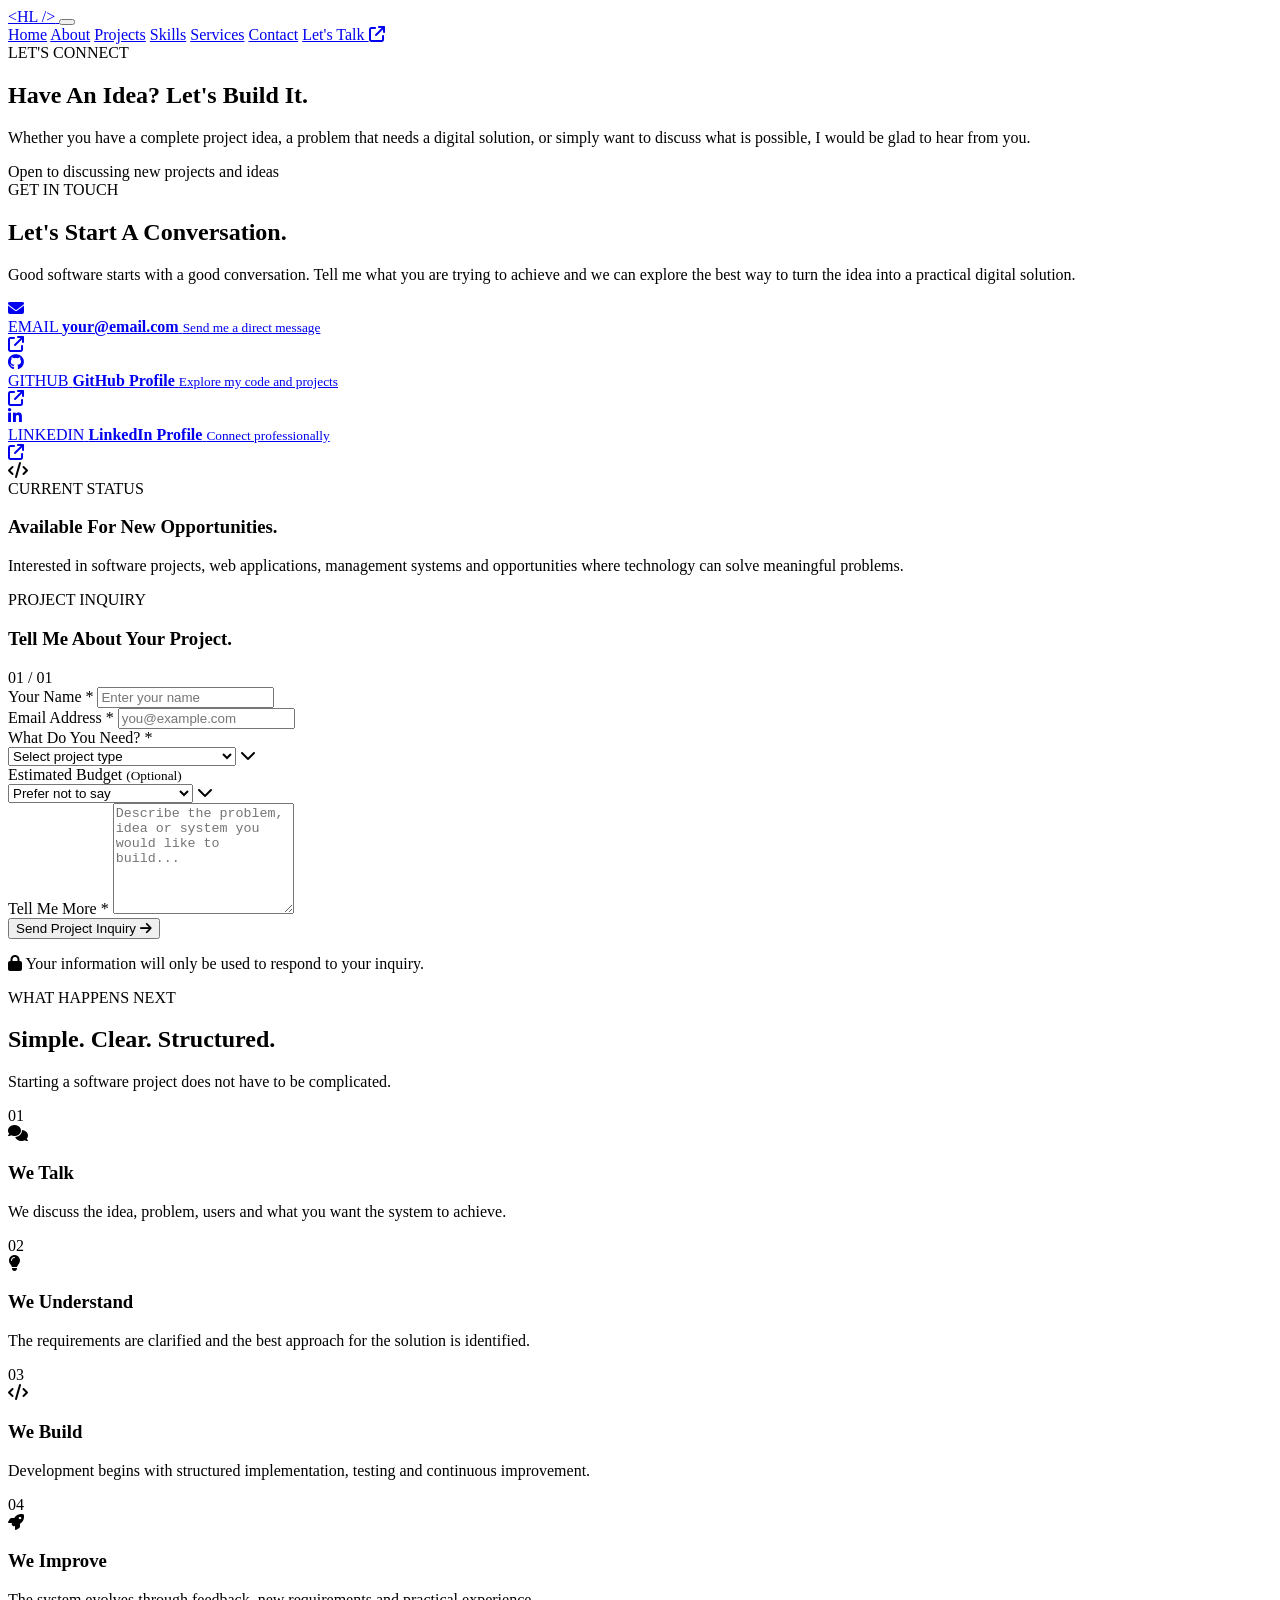
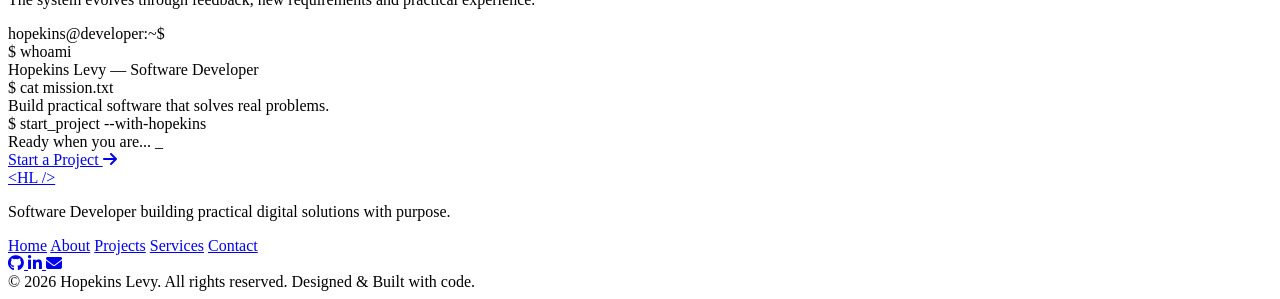
==== contact.html @ 7e8008f3 "Add files via upload" ====
<!DOCTYPE html>
<html lang="en">
<head>
    <meta charset="UTF-8">
    <meta name="viewport" content="width=device-width, initial-scale=1.0">

    <meta
        name="description"
        content="Contact Hopekins Levy, Software Developer, for web applications, management systems, database solutions and custom software development."
    >

    <meta name="author" content="Hopekins Levy">

    <title>Contact | Hopekins Levy</title>

    <!-- Google Fonts -->
    <link rel="preconnect" href="https://fonts.googleapis.com">
    <link rel="preconnect" href="https://fonts.gstatic.com" crossorigin>

    <link
        href="https://fonts.googleapis.com/css2?family=Inter:wght@400;500;600;700;800&family=JetBrains+Mono:wght@400;500;600&display=swap"
        rel="stylesheet"
    >

    <!-- Font Awesome -->
    <link
        rel="stylesheet"
        href="https://cdnjs.cloudflare.com/ajax/libs/font-awesome/6.5.2/css/all.min.css"
    >

    <!-- Main Styles -->
    <link rel="stylesheet" href="css/style.css">
</head>

<body>

    <!-- =====================================================
         HEADER
    ====================================================== -->

    <header class="site-header">
        <div class="container nav-container">

            <a href="index.html" class="logo">
                <span class="logo-mark">&lt;HL /&gt;</span>
            </a>

            <button
                class="menu-toggle"
                id="menuToggle"
                aria-label="Open navigation menu"
                aria-expanded="false"
            >
                <span></span>
                <span></span>
                <span></span>
            </button>

            <nav class="main-nav" id="mainNav">

                <a href="index.html">Home</a>

                <a href="about.html">About</a>

                <a href="projects.html">Projects</a>

                <a href="skills.html">Skills</a>

                <a href="services.html">Services</a>

                <a href="contact.html" class="active">Contact</a>

                <a href="#contact-form" class="nav-cta">
                    Let's Talk
                    <i class="fa-solid fa-arrow-up-right-from-square"></i>
                </a>

            </nav>

        </div>
    </header>


    <main>

        <!-- =====================================================
             CONTACT HERO
        ====================================================== -->

        <section class="contact-hero">

            <div class="contact-grid-bg"></div>

            <div class="container">

                <div class="contact-hero-content">

                    <div class="section-eyebrow">
                        <span class="eyebrow-line"></span>
                        <span>LET'S CONNECT</span>
                    </div>

                    <h1>
                        Have An
                        <span>Idea?</span>
                        Let's Build It.
                    </h1>

                    <p>
                        Whether you have a complete project idea, a problem
                        that needs a digital solution, or simply want to
                        discuss what is possible, I would be glad to hear
                        from you.
                    </p>

                    <div class="contact-status">

                        <span class="status-dot"></span>

                        <span>
                            Open to discussing new projects and ideas
                        </span>

                    </div>

                </div>

            </div>

        </section>


        <!-- =====================================================
             CONTACT MAIN
        ====================================================== -->

        <section class="contact-main">

            <div class="container">

                <div class="contact-layout">

                    <!-- LEFT SIDE -->
                    <div class="contact-information">

                        <div class="section-eyebrow">
                            <span class="eyebrow-line"></span>
                            <span>GET IN TOUCH</span>
                        </div>

                        <h2>
                            Let's Start
                            <span>A Conversation.</span>
                        </h2>

                        <p class="contact-intro">
                            Good software starts with a good conversation.
                            Tell me what you are trying to achieve and we
                            can explore the best way to turn the idea into
                            a practical digital solution.
                        </p>


                        <!-- CONTACT METHODS -->

                        <div class="contact-methods">

                            <a
                                href="mailto:your@email.com"
                                class="contact-method"
                            >

                                <div class="contact-method-icon">
                                    <i class="fa-solid fa-envelope"></i>
                                </div>

                                <div class="contact-method-content">
                                    <span>EMAIL</span>
                                    <strong>your@email.com</strong>
                                    <small>Send me a direct message</small>
                                </div>

                                <i class="fa-solid fa-arrow-up-right-from-square contact-method-arrow"></i>

                            </a>


                            <a
                                href="#"
                                class="contact-method"
                            >

                                <div class="contact-method-icon">
                                    <i class="fa-brands fa-github"></i>
                                </div>

                                <div class="contact-method-content">
                                    <span>GITHUB</span>
                                    <strong>GitHub Profile</strong>
                                    <small>Explore my code and projects</small>
                                </div>

                                <i class="fa-solid fa-arrow-up-right-from-square contact-method-arrow"></i>

                            </a>


                            <a
                                href="#"
                                class="contact-method"
                            >

                                <div class="contact-method-icon">
                                    <i class="fa-brands fa-linkedin-in"></i>
                                </div>

                                <div class="contact-method-content">
                                    <span>LINKEDIN</span>
                                    <strong>LinkedIn Profile</strong>
                                    <small>Connect professionally</small>
                                </div>

                                <i class="fa-solid fa-arrow-up-right-from-square contact-method-arrow"></i>

                            </a>

                        </div>


                        <!-- AVAILABILITY -->

                        <div class="availability-card">

                            <div class="availability-top">

                                <div class="availability-icon">
                                    <i class="fa-solid fa-code"></i>
                                </div>

                                <span class="availability-label">
                                    CURRENT STATUS
                                </span>

                                <span class="availability-dot"></span>

                            </div>

                            <h3>
                                Available For
                                <span>New Opportunities.</span>
                            </h3>

                            <p>
                                Interested in software projects, web
                                applications, management systems and
                                opportunities where technology can solve
                                meaningful problems.
                            </p>

                        </div>

                    </div>


                    <!-- RIGHT SIDE -->
                    <div class="contact-form-wrapper" id="contact-form">

                        <div class="form-header">

                            <div>

                                <span class="form-label">
                                    PROJECT INQUIRY
                                </span>

                                <h3>
                                    Tell Me About
                                    <span>Your Project.</span>
                                </h3>

                            </div>

                            <span class="form-number">
                                01 / 01
                            </span>

                        </div>


                        <form
                            class="contact-form"
                            id="contactForm"
                            action="#"
                            method="POST"
                        >

                            <!-- NAME -->

                            <div class="form-group">

                                <label for="name">
                                    Your Name
                                    <span>*</span>
                                </label>

                                <input
                                    type="text"
                                    id="name"
                                    name="name"
                                    placeholder="Enter your name"
                                    autocomplete="name"
                                    required
                                >

                            </div>


                            <!-- EMAIL -->

                            <div class="form-group">

                                <label for="email">
                                    Email Address
                                    <span>*</span>
                                </label>

                                <input
                                    type="email"
                                    id="email"
                                    name="email"
                                    placeholder="you@example.com"
                                    autocomplete="email"
                                    required
                                >

                            </div>


                            <!-- PROJECT TYPE -->

                            <div class="form-group">

                                <label for="projectType">
                                    What Do You Need?
                                    <span>*</span>
                                </label>

                                <div class="select-wrapper">

                                    <select
                                        id="projectType"
                                        name="project_type"
                                        required
                                    >

                                        <option value="" selected disabled>
                                            Select project type
                                        </option>

                                        <option value="web-application">
                                            Web Application
                                        </option>

                                        <option value="management-system">
                                            Management System
                                        </option>

                                        <option value="database">
                                            Database Solution
                                        </option>

                                        <option value="authentication">
                                            Authentication / User Management
                                        </option>

                                        <option value="improvement">
                                            Existing System Improvement
                                        </option>

                                        <option value="custom">
                                            Custom Software
                                        </option>

                                        <option value="other">
                                            Something Else
                                        </option>

                                    </select>

                                    <i class="fa-solid fa-chevron-down"></i>

                                </div>

                            </div>


                            <!-- BUDGET -->

                            <div class="form-group">

                                <label for="budget">
                                    Estimated Budget
                                    <small>(Optional)</small>
                                </label>

                                <div class="select-wrapper">

                                    <select
                                        id="budget"
                                        name="budget"
                                    >

                                        <option value="" selected>
                                            Prefer not to say
                                        </option>

                                        <option value="under-500k">
                                            Under TZS 500,000
                                        </option>

                                        <option value="500k-1m">
                                            TZS 500,000 – 1,000,000
                                        </option>

                                        <option value="1m-3m">
                                            TZS 1,000,000 – 3,000,000
                                        </option>

                                        <option value="3m-plus">
                                            TZS 3,000,000+
                                        </option>

                                        <option value="discuss">
                                            Let's discuss
                                        </option>

                                    </select>

                                    <i class="fa-solid fa-chevron-down"></i>

                                </div>

                            </div>


                            <!-- MESSAGE -->

                            <div class="form-group">

                                <label for="message">
                                    Tell Me More
                                    <span>*</span>
                                </label>

                                <textarea
                                    id="message"
                                    name="message"
                                    rows="7"
                                    placeholder="Describe the problem, idea or system you would like to build..."
                                    required
                                ></textarea>

                            </div>


                            <!-- SUBMIT -->

                            <button
                                type="submit"
                                class="contact-submit"
                            >

                                <span>
                                    Send Project Inquiry
                                </span>

                                <i class="fa-solid fa-arrow-right"></i>

                            </button>


                            <p class="form-note">
                                <i class="fa-solid fa-lock"></i>
                                Your information will only be used to respond
                                to your inquiry.
                            </p>

                        </form>

                    </div>

                </div>

            </div>

        </section>


        <!-- =====================================================
             WHAT HAPPENS NEXT
        ====================================================== -->

        <section class="contact-process">

            <div class="container">

                <div class="contact-process-heading">

                    <div class="section-eyebrow">
                        <span class="eyebrow-line"></span>
                        <span>WHAT HAPPENS NEXT</span>
                    </div>

                    <h2>
                        Simple.
                        <span>Clear. Structured.</span>
                    </h2>

                    <p>
                        Starting a software project does not have to be
                        complicated.
                    </p>

                </div>


                <div class="contact-process-grid">

                    <div class="contact-process-item">

                        <span class="contact-process-number">
                            01
                        </span>

                        <div class="contact-process-icon">
                            <i class="fa-solid fa-comments"></i>
                        </div>

                        <h3>
                            We Talk
                        </h3>

                        <p>
                            We discuss the idea, problem, users and what
                            you want the system to achieve.
                        </p>

                    </div>


                    <div class="contact-process-item">

                        <span class="contact-process-number">
                            02
                        </span>

                        <div class="contact-process-icon">
                            <i class="fa-solid fa-lightbulb"></i>
                        </div>

                        <h3>
                            We Understand
                        </h3>

                        <p>
                            The requirements are clarified and the best
                            approach for the solution is identified.
                        </p>

                    </div>


                    <div class="contact-process-item">

                        <span class="contact-process-number">
                            03
                        </span>

                        <div class="contact-process-icon">
                            <i class="fa-solid fa-code"></i>
                        </div>

                        <h3>
                            We Build
                        </h3>

                        <p>
                            Development begins with structured implementation,
                            testing and continuous improvement.
                        </p>

                    </div>


                    <div class="contact-process-item">

                        <span class="contact-process-number">
                            04
                        </span>

                        <div class="contact-process-icon">
                            <i class="fa-solid fa-rocket"></i>
                        </div>

                        <h3>
                            We Improve
                        </h3>

                        <p>
                            The system evolves through feedback, new
                            requirements and practical experience.
                        </p>

                    </div>

                </div>

            </div>

        </section>


        <!-- =====================================================
             TERMINAL CTA
        ====================================================== -->

        <section class="contact-terminal">

            <div class="container">

                <div class="terminal-card">

                    <div class="terminal-header">

                        <div class="terminal-dots">
                            <span></span>
                            <span></span>
                            <span></span>
                        </div>

                        <span>
                            hopekins@developer:~$
                        </span>

                    </div>


                    <div class="terminal-body">

                        <div class="terminal-line">
                            <span class="terminal-prompt">$</span>
                            <span>whoami</span>
                        </div>

                        <div class="terminal-output">
                            Hopekins Levy — Software Developer
                        </div>


                        <div class="terminal-line">
                            <span class="terminal-prompt">$</span>
                            <span>cat mission.txt</span>
                        </div>

                        <div class="terminal-output terminal-highlight">
                            Build practical software that solves real problems.
                        </div>


                        <div class="terminal-line">
                            <span class="terminal-prompt">$</span>
                            <span>start_project --with-hopekins</span>
                        </div>

                        <div class="terminal-output">
                            Ready when you are...
                            <span class="terminal-cursor">_</span>
                        </div>


                        <a
                            href="#contact-form"
                            class="terminal-button"
                        >
                            Start a Project
                            <i class="fa-solid fa-arrow-right"></i>
                        </a>

                    </div>

                </div>

            </div>

        </section>

    </main>


    <!-- =====================================================
         FOOTER
    ====================================================== -->

    <footer class="site-footer">

        <div class="container">

            <div class="footer-top">

                <div class="footer-brand">

                    <a href="index.html" class="logo">
                        <span class="logo-mark">&lt;HL /&gt;</span>
                    </a>

                    <p>
                        Software Developer building practical digital
                        solutions with purpose.
                    </p>

                </div>


                <div class="footer-links">

                    <a href="index.html">Home</a>

                    <a href="about.html">About</a>

                    <a href="projects.html">Projects</a>

                    <a href="services.html">Services</a>

                    <a href="contact.html">Contact</a>

                </div>


                <div class="footer-socials">

                    <a href="#" aria-label="GitHub">
                        <i class="fa-brands fa-github"></i>
                    </a>

                    <a href="#" aria-label="LinkedIn">
                        <i class="fa-brands fa-linkedin-in"></i>
                    </a>

                    <a
                        href="mailto:your@email.com"
                        aria-label="Email"
                    >
                        <i class="fa-solid fa-envelope"></i>
                    </a>

                </div>

            </div>


            <div class="footer-bottom">

                <span>
                    © <span id="currentYear"></span>
                    Hopekins Levy. All rights reserved.
                </span>

                <span class="footer-code">
                    Designed &amp; Built with code.
                </span>

            </div>

        </div>

    </footer>


    <script src="js/script.js"></script>

</body>
</html>
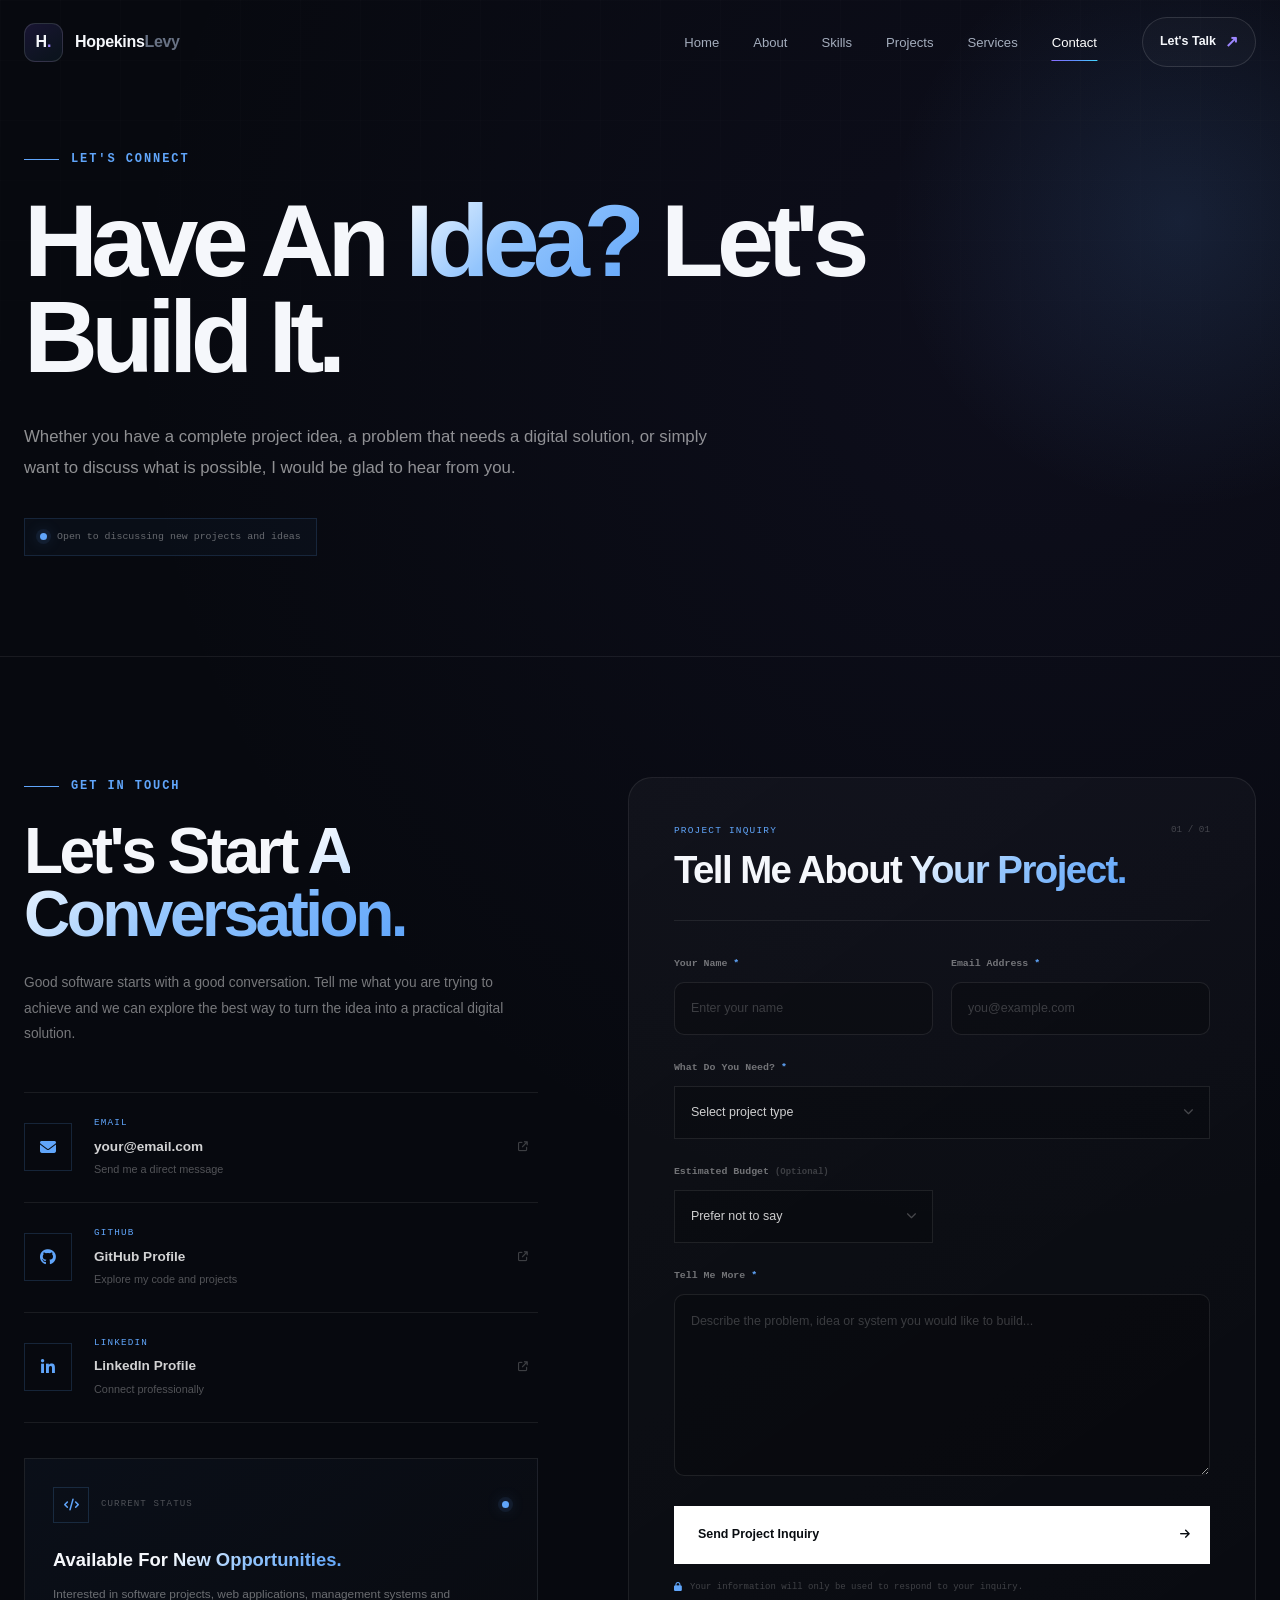
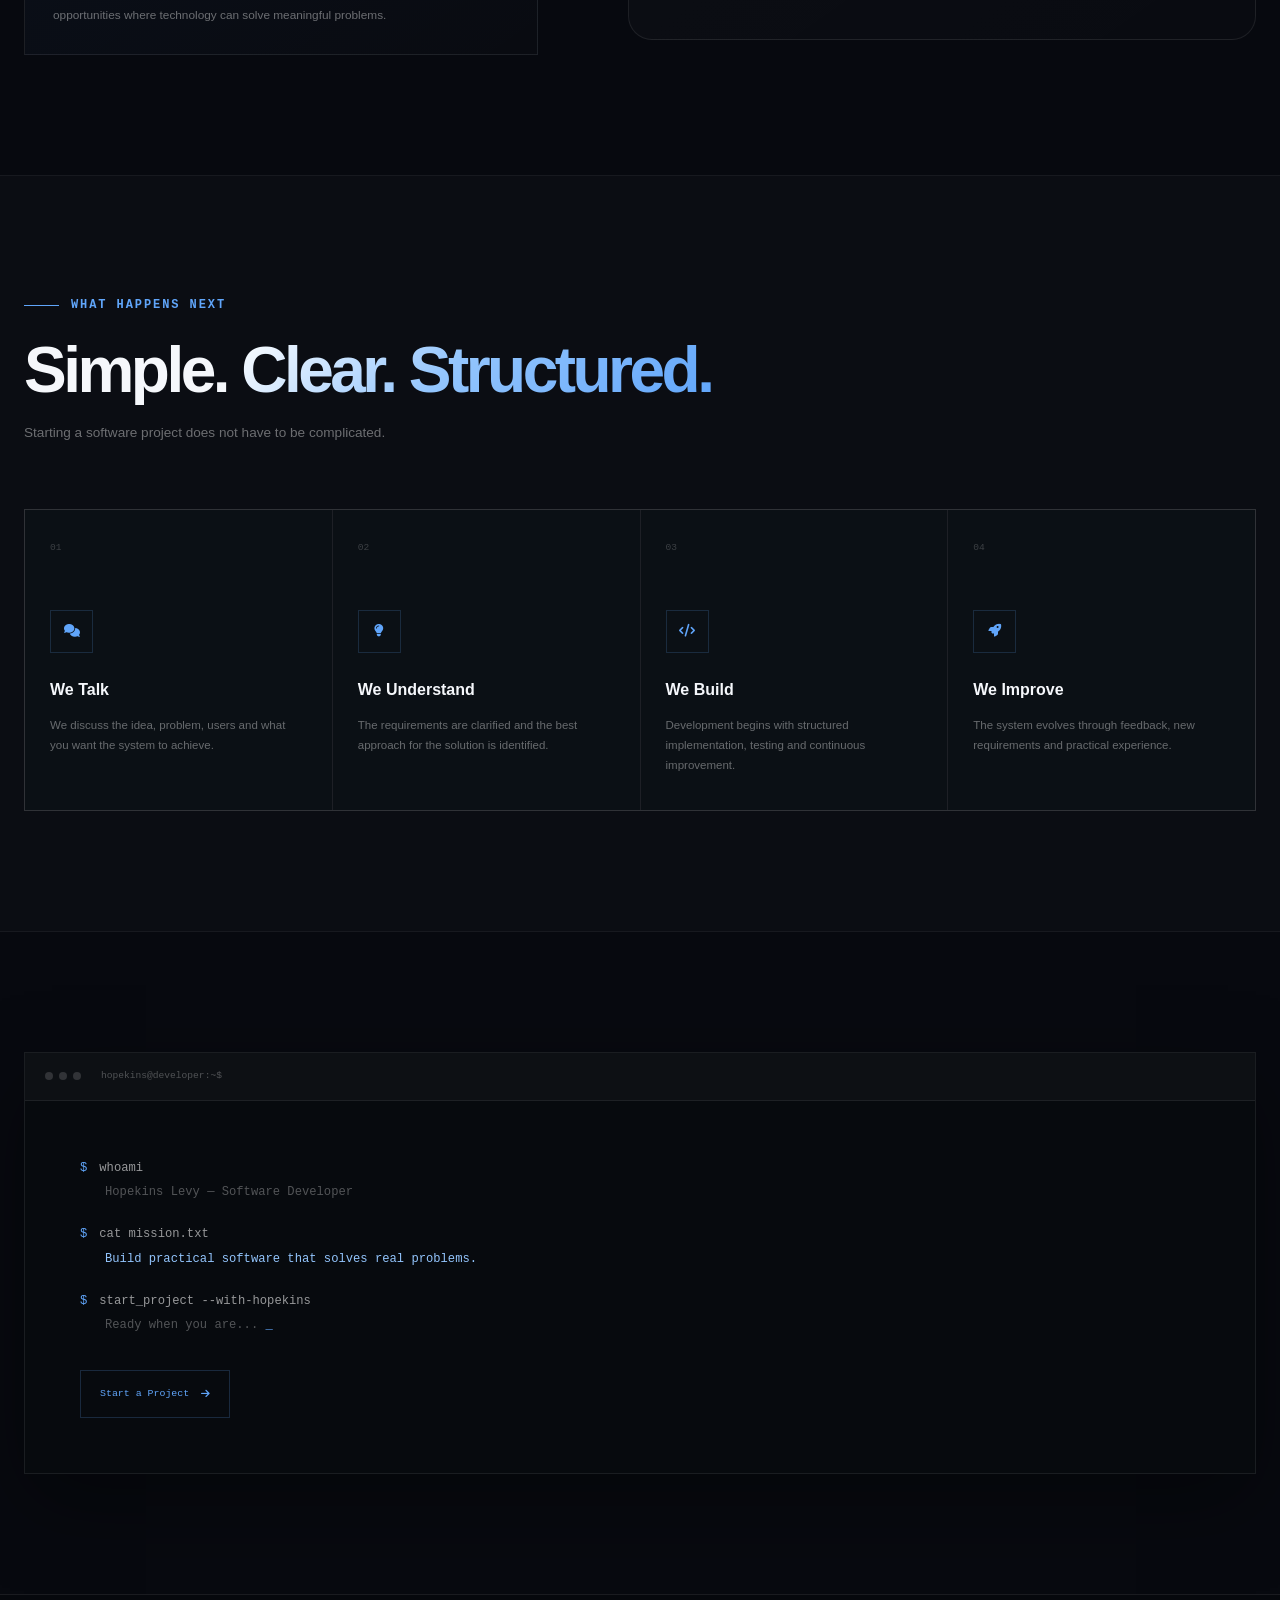
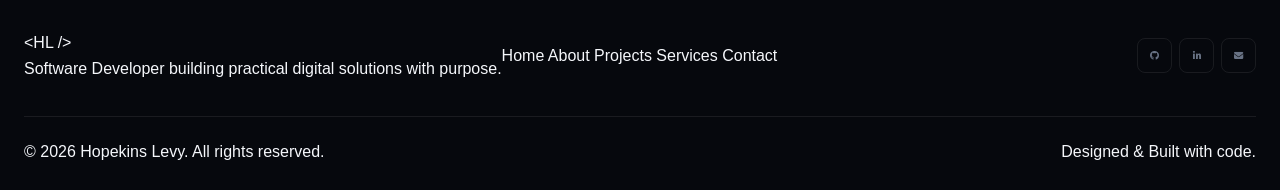
==== commit fe36277c: "Update contact.html" ====
--- a/contact.html
+++ b/contact.html
@@ -34,52 +34,73 @@
 
 <body>
 
-    <!-- =====================================================
-         HEADER
-    ====================================================== -->
-
-    <header class="site-header">
+    <!-- =========================================================
+         HEADER / NAVIGATION
+         ========================================================= -->
+    <header class="site-header" id="siteHeader">
+
         <div class="container nav-container">
 
-            <a href="index.html" class="logo">
-                <span class="logo-mark">&lt;HL /&gt;</span>
+            <!-- Logo -->
+            <a href="#home" class="brand" aria-label="Hopekins Levy Home">
+
+                <span class="brand-mark">
+                    H<span>.</span>
+                </span>
+
+                <span class="brand-name">
+                    Hopekins<span>Levy</span>
+                </span>
+
             </a>
 
-            <button
-                class="menu-toggle"
-                id="menuToggle"
-                aria-label="Open navigation menu"
-                aria-expanded="false"
-            >
-                <span></span>
-                <span></span>
-                <span></span>
-            </button>
-
-            <nav class="main-nav" id="mainNav">
-
-                <a href="index.html">Home</a>
-
-                <a href="about.html">About</a>
-
-                <a href="projects.html">Projects</a>
-
-                <a href="skills.html">Skills</a>
-
-                <a href="services.html">Services</a>
-
-                <a href="contact.html" class="active">Contact</a>
-
-                <a href="#contact-form" class="nav-cta">
+
+            <!-- Desktop Navigation -->
+            <nav class="main-nav" id="mainNav" aria-label="Main navigation">
+
+                <a href="index.html" class="nav-link">Home</a>
+
+                <a href="about.html" class="nav-link">About</a>
+
+                <a href="skills.html" class="nav-link">Skills</a>
+
+                <a href="project.html" class="nav-link">Projects</a>
+
+                <a href="services.html" class="nav-link">Services</a>
+
+                <a href="contact.html" class="nav-link active">Contact</a>
+
+            </nav>
+
+
+            <!-- Header actions -->
+            <div class="nav-actions">
+
+                <a href="#contact" class="nav-contact-button">
                     Let's Talk
-                    <i class="fa-solid fa-arrow-up-right-from-square"></i>
+                    <span class="button-arrow">↗</span>
                 </a>
 
-            </nav>
+
+                <!-- Mobile menu button -->
+                <button
+                    class="menu-toggle"
+                    id="menuToggle"
+                    type="button"
+                    aria-label="Open navigation menu"
+                    aria-expanded="false"
+                    aria-controls="mainNav"
+                >
+                    <span></span>
+                    <span></span>
+                    <span></span>
+                </button>
+
+            </div>
 
         </div>
+
     </header>
-
 
     <main>
 
@@ -779,4 +800,4 @@
     <script src="js/script.js"></script>
 
 </body>
-</html>+</html>
--- a/css/style.css
+++ b/css/style.css
@@ -0,0 +1,8094 @@
+/* ================================================================
+   HOPEKINS LEVY — PERSONAL PORTFOLIO
+   Main stylesheet
+   Modern Dark Developer Portfolio
+   ================================================================ */
+
+
+/* ================================================================
+   01. ROOT VARIABLES
+   ================================================================ */
+
+:root {
+
+    /* Colors */
+    --bg-main: #07090f;
+    --bg-secondary: #0b0e16;
+    --bg-card: #10141e;
+    --bg-card-light: #141925;
+
+    --text-primary: #f5f7fb;
+    --text-secondary: #a4adbd;
+    --text-muted: #687284;
+
+    --accent: #7c5cff;
+    --accent-light: #9d87ff;
+    --accent-blue: #4f8cff;
+    --accent-cyan: #42d9ff;
+
+    --border: rgba(255, 255, 255, 0.08);
+    --border-light: rgba(255, 255, 255, 0.13);
+
+    --white: #ffffff;
+
+    /* Gradients */
+    --gradient-main:
+        linear-gradient(
+            135deg,
+            #8b6cff 0%,
+            #5f8cff 50%,
+            #43d9ff 100%
+        );
+
+    --gradient-text:
+        linear-gradient(
+            100deg,
+            #a58dff 0%,
+            #6f9dff 48%,
+            #52dcff 100%
+        );
+
+    /* Typography */
+    --font-body: "Inter", sans-serif;
+    --font-display: "Space Grotesk", sans-serif;
+
+    /* Layout */
+    --container: 1240px;
+    --nav-height: 84px;
+
+    /* Radius */
+    --radius-sm: 8px;
+    --radius-md: 16px;
+    --radius-lg: 24px;
+    --radius-xl: 32px;
+
+    /* Shadows */
+    --shadow-card:
+        0 25px 70px rgba(0, 0, 0, 0.35);
+
+    --shadow-glow:
+        0 0 60px rgba(124, 92, 255, 0.16);
+
+    /* Transitions */
+    --transition-fast: 0.2s ease;
+    --transition: 0.35s ease;
+    --transition-slow: 0.6s ease;
+}
+
+
+/* ================================================================
+   02. RESET
+   ================================================================ */
+
+*,
+*::before,
+*::after {
+    margin: 0;
+    padding: 0;
+    box-sizing: border-box;
+}
+
+
+html {
+    scroll-behavior: smooth;
+    scroll-padding-top: 100px;
+}
+
+
+body {
+    min-height: 100vh;
+
+    background:
+        radial-gradient(
+            circle at 80% 10%,
+            rgba(91, 75, 180, 0.08),
+            transparent 28%
+        ),
+        var(--bg-main);
+
+    color: var(--text-primary);
+
+    font-family: var(--font-body);
+
+    line-height: 1.6;
+
+    overflow-x: hidden;
+}
+
+
+body.menu-open {
+    overflow: hidden;
+}
+
+
+img {
+    display: block;
+    max-width: 100%;
+}
+
+
+a {
+    color: inherit;
+    text-decoration: none;
+}
+
+
+button,
+input,
+textarea {
+    font: inherit;
+}
+
+
+button {
+    border: 0;
+    cursor: pointer;
+}
+
+
+ul,
+ol {
+    list-style: none;
+}
+
+
+/* ================================================================
+   03. GLOBAL CONTAINER / SECTION
+   ================================================================ */
+
+.container {
+    width: min(
+        calc(100% - 48px),
+        var(--container)
+    );
+
+    margin-inline: auto;
+}
+
+
+.section {
+    position: relative;
+    padding: 140px 0;
+}
+
+
+.section-heading {
+    display: flex;
+    align-items: flex-start;
+    gap: 30px;
+
+    margin-bottom: 75px;
+}
+
+
+.section-number {
+    display: flex;
+    align-items: center;
+    justify-content: center;
+
+    min-width: 48px;
+    height: 48px;
+
+    border: 1px solid var(--border-light);
+    border-radius: 50%;
+
+    color: var(--accent-light);
+
+    font-family: var(--font-display);
+    font-size: 0.78rem;
+    font-weight: 600;
+
+    letter-spacing: 0.05em;
+}
+
+
+.section-label {
+    margin-bottom: 13px;
+
+    color: var(--accent-light);
+
+    font-size: 0.72rem;
+    font-weight: 700;
+
+    letter-spacing: 0.2em;
+}
+
+
+.section-heading h2 {
+    max-width: 750px;
+
+    font-family: var(--font-display);
+
+    font-size: clamp(
+        2.3rem,
+        5vw,
+        4.5rem
+    );
+
+    font-weight: 600;
+
+    line-height: 1.04;
+
+    letter-spacing: -0.045em;
+}
+
+
+.gradient-text {
+    background: var(--gradient-text);
+
+    -webkit-background-clip: text;
+    background-clip: text;
+
+    -webkit-text-fill-color: transparent;
+    color: transparent;
+}
+
+
+/* ================================================================
+   04. PAGE LOADER
+   ================================================================ */
+
+.page-loader {
+    position: fixed;
+
+    inset: 0;
+
+    z-index: 9999;
+
+    display: flex;
+    flex-direction: column;
+    align-items: center;
+    justify-content: center;
+
+    gap: 25px;
+
+    background: var(--bg-main);
+
+    transition:
+        opacity 0.6s ease,
+        visibility 0.6s ease;
+}
+
+
+.page-loader.loaded {
+    opacity: 0;
+    visibility: hidden;
+}
+
+
+.loader-logo {
+    display: flex;
+    align-items: center;
+    justify-content: center;
+
+    width: 70px;
+    height: 70px;
+
+    border: 1px solid var(--border-light);
+    border-radius: 18px;
+
+    background: rgba(255, 255, 255, 0.025);
+
+    box-shadow: var(--shadow-glow);
+
+    font-family: var(--font-display);
+    font-size: 1.8rem;
+    font-weight: 700;
+}
+
+
+.loader-logo span {
+    background: var(--gradient-text);
+
+    -webkit-background-clip: text;
+    background-clip: text;
+
+    -webkit-text-fill-color: transparent;
+}
+
+
+.loader-line {
+    width: 100px;
+    height: 2px;
+
+    overflow: hidden;
+
+    background: rgba(255, 255, 255, 0.08);
+}
+
+
+.loader-line::after {
+    content: "";
+
+    display: block;
+
+    width: 100%;
+    height: 100%;
+
+    background: var(--gradient-main);
+
+    transform: translateX(-100%);
+
+    animation: loaderProgress 1.2s ease forwards;
+}
+
+
+@keyframes loaderProgress {
+
+    to {
+        transform: translateX(0);
+    }
+
+}
+
+
+/* ================================================================
+   05. HEADER
+   ================================================================ */
+
+.site-header {
+    position: fixed;
+
+    top: 0;
+    left: 0;
+
+    z-index: 1000;
+
+    width: 100%;
+
+    border-bottom: 1px solid transparent;
+
+    transition:
+        background var(--transition),
+        border-color var(--transition),
+        backdrop-filter var(--transition);
+}
+
+
+.site-header.scrolled {
+    background: rgba(7, 9, 15, 0.82);
+
+    border-color: var(--border);
+
+    backdrop-filter: blur(20px);
+}
+
+
+.nav-container {
+    display: flex;
+    align-items: center;
+    justify-content: space-between;
+
+    height: var(--nav-height);
+}
+
+
+/* Brand */
+
+.brand {
+    display: inline-flex;
+    align-items: center;
+    gap: 12px;
+
+    flex-shrink: 0;
+}
+
+
+.brand-mark {
+    display: flex;
+    align-items: center;
+    justify-content: center;
+
+    width: 39px;
+    height: 39px;
+
+    border: 1px solid var(--border-light);
+    border-radius: 11px;
+
+    background:
+        linear-gradient(
+            145deg,
+            rgba(124, 92, 255, 0.15),
+            rgba(66, 217, 255, 0.05)
+        );
+
+    font-family: var(--font-display);
+    font-size: 1rem;
+    font-weight: 700;
+}
+
+
+.brand-mark span {
+    color: var(--accent-light);
+}
+
+
+.brand-name {
+    font-family: var(--font-display);
+
+    font-size: 1rem;
+    font-weight: 600;
+
+    letter-spacing: -0.02em;
+}
+
+
+.brand-name span {
+    color: var(--text-muted);
+}
+
+
+/* Navigation */
+
+.main-nav {
+    display: flex;
+    align-items: center;
+    gap: 34px;
+
+    margin-left: auto;
+    margin-right: 45px;
+}
+
+
+.nav-link {
+    position: relative;
+
+    color: var(--text-secondary);
+
+    font-size: 0.82rem;
+    font-weight: 500;
+
+    transition:
+        color var(--transition-fast);
+}
+
+
+.nav-link::after {
+    content: "";
+
+    position: absolute;
+
+    left: 50%;
+    bottom: -8px;
+
+    width: 0;
+    height: 1px;
+
+    background: var(--gradient-main);
+
+    transform: translateX(-50%);
+
+    transition: width var(--transition);
+}
+
+
+.nav-link:hover,
+.nav-link.active {
+    color: var(--white);
+}
+
+
+.nav-link.active::after,
+.nav-link:hover::after {
+    width: 18px;
+}
+
+
+/* Header action */
+
+.nav-actions {
+    display: flex;
+    align-items: center;
+    gap: 15px;
+}
+
+
+.nav-contact-button {
+    display: inline-flex;
+    align-items: center;
+    gap: 9px;
+
+    padding: 11px 17px;
+
+    border: 1px solid var(--border-light);
+    border-radius: 100px;
+
+    background: rgba(255, 255, 255, 0.025);
+
+    color: var(--text-primary);
+
+    font-size: 0.78rem;
+    font-weight: 600;
+
+    transition:
+        background var(--transition),
+        border-color var(--transition),
+        transform var(--transition);
+}
+
+
+.nav-contact-button:hover {
+    background: rgba(124, 92, 255, 0.12);
+
+    border-color: rgba(124, 92, 255, 0.4);
+
+    transform: translateY(-2px);
+}
+
+
+.button-arrow {
+    color: var(--accent-light);
+
+    font-size: 1rem;
+
+    transition: transform var(--transition);
+}
+
+
+.nav-contact-button:hover .button-arrow {
+    transform: translate(2px, -2px);
+}
+
+
+/* Mobile toggle */
+
+.menu-toggle {
+    display: none;
+
+    width: 42px;
+    height: 42px;
+
+    align-items: center;
+    justify-content: center;
+    flex-direction: column;
+    gap: 5px;
+
+    border: 1px solid var(--border);
+    border-radius: 10px;
+
+    background: rgba(255, 255, 255, 0.03);
+}
+
+
+.menu-toggle span {
+    width: 18px;
+    height: 1.5px;
+
+    background: var(--text-primary);
+
+    transition:
+        transform var(--transition),
+        opacity var(--transition);
+}
+
+
+.menu-toggle.active span:nth-child(1) {
+    transform: translateY(6.5px) rotate(45deg);
+}
+
+
+.menu-toggle.active span:nth-child(2) {
+    opacity: 0;
+}
+
+
+.menu-toggle.active span:nth-child(3) {
+    transform: translateY(-6.5px) rotate(-45deg);
+}
+
+
+/* ================================================================
+   06. HERO
+   ================================================================ */
+
+.hero {
+    min-height: 100vh;
+
+    display: flex;
+    align-items: center;
+
+    padding-top: calc(
+        var(--nav-height) + 70px
+    );
+
+    padding-bottom: 80px;
+
+    overflow: hidden;
+}
+
+
+.hero-grid {
+    position: absolute;
+
+    inset: 0;
+
+    pointer-events: none;
+
+    opacity: 0.28;
+
+    background-image:
+        linear-gradient(
+            rgba(255, 255, 255, 0.035) 1px,
+            transparent 1px
+        ),
+        linear-gradient(
+            90deg,
+            rgba(255, 255, 255, 0.035) 1px,
+            transparent 1px
+        );
+
+    background-size: 70px 70px;
+
+    mask-image:
+        linear-gradient(
+            to bottom,
+            black,
+            transparent 80%
+        );
+}
+
+
+.hero-glow {
+    position: absolute;
+
+    width: 550px;
+    height: 550px;
+
+    border-radius: 50%;
+
+    filter: blur(120px);
+
+    pointer-events: none;
+}
+
+
+.hero-glow-one {
+    top: -250px;
+    right: -100px;
+
+    background: rgba(102, 74, 255, 0.13);
+}
+
+
+.hero-glow-two {
+    bottom: -300px;
+    left: -150px;
+
+    background: rgba(48, 154, 255, 0.08);
+}
+
+
+.hero-container {
+    position: relative;
+
+    display: grid;
+
+    grid-template-columns:
+        minmax(0, 1.05fr)
+        minmax(430px, 0.95fr);
+
+    align-items: center;
+
+    gap: 70px;
+}
+
+
+.hero-content {
+    position: relative;
+    z-index: 2;
+}
+
+
+/* Availability */
+
+.availability-badge {
+    display: inline-flex;
+    align-items: center;
+    gap: 9px;
+
+    margin-bottom: 28px;
+    padding: 7px 12px;
+
+    border: 1px solid rgba(91, 230, 170, 0.15);
+    border-radius: 100px;
+
+    background: rgba(91, 230, 170, 0.035);
+
+    color: #9ed8bd;
+
+    font-size: 0.68rem;
+    font-weight: 500;
+}
+
+
+.availability-dot {
+    width: 7px;
+    height: 7px;
+
+    border-radius: 50%;
+
+    background: #63d99f;
+
+    box-shadow:
+        0 0 0 4px rgba(99, 217, 159, 0.08),
+        0 0 15px rgba(99, 217, 159, 0.45);
+
+    animation: pulse 2s infinite;
+}
+
+
+@keyframes pulse {
+
+    0%,
+    100% {
+        opacity: 1;
+        transform: scale(1);
+    }
+
+    50% {
+        opacity: 0.65;
+        transform: scale(0.82);
+    }
+
+}
+
+
+/* Hero typography */
+
+.hero-kicker {
+    margin-bottom: 17px;
+
+    color: var(--text-muted);
+
+    font-size: 0.73rem;
+    font-weight: 700;
+
+    letter-spacing: 0.22em;
+}
+
+
+.hero-title {
+    max-width: 850px;
+
+    font-family: var(--font-display);
+
+    font-size: clamp(
+        3.4rem,
+        7vw,
+        6.5rem
+    );
+
+    font-weight: 600;
+
+    line-height: 0.98;
+
+    letter-spacing: -0.065em;
+}
+
+
+.hero-description {
+    max-width: 610px;
+
+    margin-top: 30px;
+
+    color: var(--text-secondary);
+
+    font-size: 1.03rem;
+
+    line-height: 1.8;
+}
+
+
+/* Hero buttons */
+
+.hero-actions {
+    display: flex;
+    align-items: center;
+    flex-wrap: wrap;
+    gap: 13px;
+
+    margin-top: 37px;
+}
+
+
+.btn {
+    display: inline-flex;
+    align-items: center;
+    justify-content: center;
+    gap: 12px;
+
+    min-height: 52px;
+
+    padding: 0 20px;
+
+    border-radius: 100px;
+
+    font-size: 0.8rem;
+    font-weight: 600;
+
+    transition:
+        transform var(--transition),
+        box-shadow var(--transition),
+        border-color var(--transition),
+        background var(--transition);
+}
+
+
+.btn:hover {
+    transform: translateY(-3px);
+}
+
+
+.btn-primary {
+    background: var(--gradient-main);
+
+    color: #ffffff;
+
+    box-shadow:
+        0 10px 35px rgba(105, 81, 245, 0.2);
+}
+
+
+.btn-primary:hover {
+    box-shadow:
+        0 15px 45px rgba(105, 81, 245, 0.35);
+}
+
+
+.btn-secondary {
+    border: 1px solid var(--border-light);
+
+    background: rgba(255, 255, 255, 0.025);
+
+    color: var(--text-primary);
+}
+
+
+.btn-secondary:hover {
+    border-color: rgba(124, 92, 255, 0.4);
+
+    background: rgba(124, 92, 255, 0.07);
+}
+
+
+.btn-icon {
+    font-size: 1rem;
+
+    transition: transform var(--transition);
+}
+
+
+.btn:hover .btn-icon {
+    transform: translate(2px, -2px);
+}
+
+
+/* Mini tech list */
+
+.hero-tech {
+    display: flex;
+    align-items: center;
+    flex-wrap: wrap;
+    gap: 17px;
+
+    margin-top: 55px;
+}
+
+
+.tech-label {
+    color: var(--text-muted);
+
+    font-size: 0.65rem;
+    font-weight: 600;
+
+    letter-spacing: 0.08em;
+    text-transform: uppercase;
+}
+
+
+.tech-stack-mini {
+    display: flex;
+    align-items: center;
+    flex-wrap: wrap;
+    gap: 8px;
+}
+
+
+.tech-stack-mini span {
+    padding: 5px 9px;
+
+    border: 1px solid var(--border);
+
+    border-radius: 6px;
+
+    color: var(--text-secondary);
+
+    font-size: 0.62rem;
+}
+
+
+/* ================================================================
+   07. HERO VISUAL
+   ================================================================ */
+
+.hero-visual {
+    position: relative;
+
+    min-height: 600px;
+
+    display: flex;
+    align-items: center;
+    justify-content: center;
+}
+
+
+.developer-orbit {
+    position: relative;
+
+    width: min(
+        500px,
+        100%
+    );
+
+    aspect-ratio: 1;
+}
+
+
+/* Orbit rings */
+
+.orbit {
+    position: absolute;
+
+    top: 50%;
+    left: 50%;
+
+    border: 1px solid rgba(124, 92, 255, 0.11);
+
+    border-radius: 50%;
+
+    transform: translate(-50%, -50%);
+
+    pointer-events: none;
+}
+
+
+.orbit-one {
+    width: 74%;
+    height: 74%;
+
+    animation: orbitRotate 22s linear infinite;
+}
+
+
+.orbit-two {
+    width: 88%;
+    height: 88%;
+
+    border-color: rgba(79, 140, 255, 0.08);
+
+    animation: orbitRotateReverse 30s linear infinite;
+}
+
+
+.orbit-three {
+    width: 100%;
+    height: 100%;
+
+    border-color: rgba(66, 217, 255, 0.05);
+
+    animation: orbitRotate 38s linear infinite;
+}
+
+
+@keyframes orbitRotate {
+
+    from {
+        transform:
+            translate(-50%, -50%)
+            rotate(0deg);
+    }
+
+    to {
+        transform:
+            translate(-50%, -50%)
+            rotate(360deg);
+    }
+
+}
+
+
+@keyframes orbitRotateReverse {
+
+    from {
+        transform:
+            translate(-50%, -50%)
+            rotate(360deg);
+    }
+
+    to {
+        transform:
+            translate(-50%, -50%)
+            rotate(0deg);
+    }
+
+}
+
+
+/* Profile placeholder */
+
+.profile-placeholder {
+    position: absolute;
+
+    top: 50%;
+    left: 50%;
+
+    width: 48%;
+    aspect-ratio: 1;
+
+    transform: translate(-50%, -50%);
+
+    border: 1px solid rgba(255, 255, 255, 0.13);
+    border-radius: 50%;
+
+    background:
+        radial-gradient(
+            circle at 40% 30%,
+            rgba(124, 92, 255, 0.22),
+            transparent 50%
+        ),
+        linear-gradient(
+            145deg,
+            #111622,
+            #080b12
+        );
+
+    box-shadow:
+        0 0 0 15px rgba(124, 92, 255, 0.025),
+        0 0 0 30px rgba(124, 92, 255, 0.015),
+        0 30px 90px rgba(0, 0, 0, 0.5);
+
+    overflow: hidden;
+}
+
+
+.profile-placeholder::before {
+    content: "";
+
+    position: absolute;
+
+    inset: 0;
+
+    background:
+        radial-gradient(
+            circle at 70% 80%,
+            rgba(66, 217, 255, 0.09),
+            transparent 35%
+        );
+}
+
+
+.profile-placeholder-inner {
+    position: absolute;
+
+    inset: 10px;
+
+    display: flex;
+    flex-direction: column;
+    align-items: center;
+    justify-content: center;
+
+    border: 1px dashed rgba(255, 255, 255, 0.12);
+
+    border-radius: 50%;
+}
+
+
+.profile-initial {
+    font-family: var(--font-display);
+
+    font-size: clamp(
+        4rem,
+        9vw,
+        7rem
+    );
+
+    font-weight: 600;
+
+    line-height: 1;
+
+    background: var(--gradient-text);
+
+    -webkit-background-clip: text;
+    background-clip: text;
+
+    -webkit-text-fill-color: transparent;
+}
+
+
+.profile-placeholder-text {
+    margin-top: 12px;
+
+    color: var(--text-muted);
+
+    font-size: 0.55rem;
+    font-weight: 700;
+
+    letter-spacing: 0.2em;
+}
+
+
+/* Floating cards */
+
+.floating-card {
+    position: absolute;
+
+    border: 1px solid var(--border-light);
+
+    background:
+        linear-gradient(
+            145deg,
+            rgba(19, 24, 36, 0.94),
+            rgba(10, 13, 21, 0.94)
+        );
+
+    box-shadow:
+        0 25px 60px rgba(0, 0, 0, 0.35),
+        inset 0 1px 0 rgba(255, 255, 255, 0.035);
+
+    backdrop-filter: blur(15px);
+}
+
+
+/* Code card */
+
+.code-card {
+    top: 10%;
+    left: -2%;
+
+    width: 245px;
+
+    padding: 13px 15px;
+
+    border-radius: 13px;
+
+    animation:
+        floatingOne 5s ease-in-out infinite;
+}
+
+
+.code-card-header {
+    display: flex;
+    gap: 5px;
+
+    margin-bottom: 13px;
+}
+
+
+.window-dot {
+    width: 6px;
+    height: 6px;
+
+    border-radius: 50%;
+
+    background: rgba(255, 255, 255, 0.18);
+}
+
+
+.code-content {
+    font-family:
+        "Courier New",
+        monospace;
+
+    font-size: 0.58rem;
+
+    line-height: 1.9;
+}
+
+
+.code-line {
+    display: block;
+
+    color: #9aa4b7;
+}
+
+
+.code-indent {
+    padding-left: 12px;
+}
+
+
+.code-indent-two {
+    padding-left: 24px;
+}
+
+
+.code-purple {
+    color: #a68aff;
+}
+
+
+.code-green {
+    color: #65d7a0;
+}
+
+
+/* Status card */
+
+.status-card {
+    right: -1%;
+    bottom: 16%;
+
+    display: flex;
+    align-items: center;
+    gap: 11px;
+
+    padding: 12px 15px;
+
+    border-radius: 12px;
+
+    animation:
+        floatingTwo 6s ease-in-out infinite;
+}
+
+
+.status-icon {
+    display: flex;
+    align-items: center;
+    justify-content: center;
+
+    width: 28px;
+    height: 28px;
+
+    border-radius: 8px;
+
+    background: rgba(124, 92, 255, 0.12);
+
+    color: var(--accent-light);
+}
+
+
+.status-card strong,
+.status-card small {
+    display: block;
+}
+
+
+.status-card strong {
+    color: var(--text-primary);
+
+    font-size: 0.67rem;
+}
+
+
+.status-card small {
+    margin-top: 2px;
+
+    color: var(--text-muted);
+
+    font-size: 0.56rem;
+}
+
+
+/* Project count */
+
+.project-count-card {
+    left: 6%;
+    bottom: 7%;
+
+    display: flex;
+    align-items: center;
+    gap: 10px;
+
+    padding: 11px 14px;
+
+    border-radius: 12px;
+
+    animation:
+        floatingThree 7s ease-in-out infinite;
+}
+
+
+.project-count-card strong {
+    font-family: var(--font-display);
+
+    font-size: 1.45rem;
+
+    background: var(--gradient-text);
+
+    -webkit-background-clip: text;
+    background-clip: text;
+
+    -webkit-text-fill-color: transparent;
+}
+
+
+.project-count-card span {
+    color: var(--text-muted);
+
+    font-size: 0.57rem;
+    line-height: 1.35;
+}
+
+
+@keyframes floatingOne {
+
+    0%,
+    100% {
+        transform: translateY(0);
+    }
+
+    50% {
+        transform: translateY(-12px);
+    }
+
+}
+
+
+@keyframes floatingTwo {
+
+    0%,
+    100% {
+        transform: translateY(0);
+    }
+
+    50% {
+        transform: translateY(10px);
+    }
+
+}
+
+
+@keyframes floatingThree {
+
+    0%,
+    100% {
+        transform: translateY(0);
+    }
+
+    50% {
+        transform: translateY(-8px);
+    }
+
+}
+
+
+/* Scroll indicator */
+
+.scroll-indicator {
+    position: absolute;
+
+    bottom: 32px;
+    left: 50%;
+
+    display: flex;
+    align-items: center;
+    gap: 13px;
+
+    transform: translateX(-50%);
+
+    color: var(--text-muted);
+
+    font-size: 0.58rem;
+    font-weight: 600;
+
+    letter-spacing: 0.18em;
+}
+
+
+.scroll-line {
+    width: 40px;
+    height: 1px;
+
+    background: linear-gradient(
+        90deg,
+        transparent,
+        var(--accent)
+    );
+}
+
+
+/* ================================================================
+   08. MARQUEE
+   ================================================================ */
+
+.tech-marquee {
+    position: relative;
+
+    width: 100%;
+
+    padding: 21px 0;
+
+    overflow: hidden;
+
+    border-top: 1px solid var(--border);
+    border-bottom: 1px solid var(--border);
+
+    background: rgba(255, 255, 255, 0.012);
+}
+
+
+.marquee-track {
+    display: flex;
+    align-items: center;
+    gap: 28px;
+
+    width: max-content;
+
+    white-space: nowrap;
+
+    animation: marquee 30s linear infinite;
+}
+
+
+.marquee-track span {
+    color: var(--text-muted);
+
+    font-family: var(--font-display);
+
+    font-size: 0.7rem;
+    font-weight: 600;
+
+    letter-spacing: 0.15em;
+}
+
+
+.marquee-track .marquee-dot {
+    color: var(--accent);
+
+    font-size: 0.8rem;
+}
+
+
+@keyframes marquee {
+
+    from {
+        transform: translateX(0);
+    }
+
+    to {
+        transform: translateX(-35%);
+    }
+
+}
+
+
+/* ================================================================
+   09. ABOUT
+   ================================================================ */
+
+.about {
+    background:
+        linear-gradient(
+            180deg,
+            var(--bg-main),
+            var(--bg-secondary)
+        );
+}
+
+
+.about-grid {
+    display: grid;
+
+    grid-template-columns:
+        minmax(0, 1.1fr)
+        minmax(350px, 0.9fr);
+
+    gap: 100px;
+}
+
+
+.about-intro {
+    max-width: 700px;
+}
+
+
+.about-intro .large-text {
+    margin-bottom: 27px;
+
+    color: var(--text-primary);
+
+    font-family: var(--font-display);
+
+    font-size: clamp(
+        1.45rem,
+        3vw,
+        2.2rem
+    );
+
+    line-height: 1.35;
+
+    letter-spacing: -0.03em;
+}
+
+
+.about-intro > p:not(.large-text) {
+    max-width: 600px;
+
+    color: var(--text-secondary);
+
+    line-height: 1.9;
+}
+
+
+.text-link {
+    display: inline-flex;
+    align-items: center;
+    gap: 10px;
+
+    margin-top: 34px;
+
+    padding-bottom: 7px;
+
+    border-bottom: 1px solid rgba(124, 92, 255, 0.35);
+
+    color: var(--text-primary);
+
+    font-size: 0.78rem;
+    font-weight: 600;
+}
+
+
+.text-link span {
+    color: var(--accent-light);
+
+    transition: transform var(--transition);
+}
+
+
+.text-link:hover span {
+    transform: translate(3px, -3px);
+}
+
+
+/* About cards */
+
+.about-details {
+    display: flex;
+    flex-direction: column;
+
+    border-top: 1px solid var(--border);
+}
+
+
+.about-detail-card {
+    display: grid;
+
+    grid-template-columns: 50px 1fr;
+
+    gap: 18px;
+
+    padding: 28px 0;
+
+    border-bottom: 1px solid var(--border);
+}
+
+
+.detail-number {
+    color: var(--text-muted);
+
+    font-family: var(--font-display);
+
+    font-size: 0.65rem;
+}
+
+
+.about-detail-card h3 {
+    margin-bottom: 7px;
+
+    font-family: var(--font-display);
+
+    font-size: 1rem;
+    font-weight: 600;
+}
+
+
+.about-detail-card p {
+    color: var(--text-muted);
+
+    font-size: 0.79rem;
+
+    line-height: 1.7;
+}
+
+
+/* ================================================================
+   10. SKILLS
+   ================================================================ */
+
+.skills-layout {
+    display: grid;
+
+    grid-template-columns:
+        minmax(0, 0.85fr)
+        minmax(0, 1.15fr);
+
+    gap: 80px;
+}
+
+
+/* Featured skill */
+
+.skills-feature {
+    position: relative;
+
+    padding: 35px;
+
+    border: 1px solid var(--border);
+
+    border-radius: var(--radius-lg);
+
+    background:
+        radial-gradient(
+            circle at 90% 10%,
+            rgba(124, 92, 255, 0.12),
+            transparent 35%
+        ),
+        var(--bg-card);
+
+    overflow: hidden;
+}
+
+
+.skills-feature::before {
+    content: "";
+
+    position: absolute;
+
+    top: -120px;
+    right: -120px;
+
+    width: 250px;
+    height: 250px;
+
+    border-radius: 50%;
+
+    border: 1px solid rgba(124, 92, 255, 0.08);
+}
+
+
+.skill-feature-top {
+    display: flex;
+    align-items: center;
+    justify-content: space-between;
+
+    margin-bottom: 60px;
+}
+
+
+.skill-icon {
+    display: flex;
+    align-items: center;
+    justify-content: center;
+
+    width: 48px;
+    height: 48px;
+
+    border: 1px solid rgba(124, 92, 255, 0.25);
+    border-radius: 12px;
+
+    background: rgba(124, 92, 255, 0.08);
+
+    color: var(--accent-light);
+
+    font-family: monospace;
+}
+
+
+.skill-category {
+    color: var(--text-muted);
+
+    font-size: 0.62rem;
+    font-weight: 700;
+
+    letter-spacing: 0.17em;
+}
+
+
+.skills-feature h3 {
+    max-width: 430px;
+
+    margin-bottom: 18px;
+
+    font-family: var(--font-display);
+
+    font-size: 2rem;
+    font-weight: 600;
+
+    line-height: 1.15;
+
+    letter-spacing: -0.04em;
+}
+
+
+.skills-feature h3 span {
+    color: var(--text-muted);
+}
+
+
+.skills-feature > p {
+    max-width: 440px;
+
+    color: var(--text-secondary);
+
+    font-size: 0.82rem;
+
+    line-height: 1.8;
+}
+
+
+.skill-tags {
+    display: flex;
+    flex-wrap: wrap;
+    gap: 7px;
+
+    margin-top: 32px;
+}
+
+
+.skill-tags span {
+    padding: 7px 10px;
+
+    border: 1px solid var(--border);
+
+    border-radius: 7px;
+
+    color: var(--text-secondary);
+
+    font-size: 0.62rem;
+}
+
+
+/* Skill rows */
+
+.skills-list {
+    display: flex;
+    flex-direction: column;
+
+    border-top: 1px solid var(--border);
+}
+
+
+.skill-row {
+    display: grid;
+
+    grid-template-columns:
+        minmax(190px, 1fr)
+        minmax(130px, 1.3fr)
+        35px;
+
+    align-items: center;
+
+    gap: 25px;
+
+    min-height: 88px;
+
+    border-bottom: 1px solid var(--border);
+}
+
+
+.skill-name {
+    color: var(--text-primary);
+
+    font-size: 0.78rem;
+    font-weight: 500;
+}
+
+
+.skill-name span {
+    display: inline-block;
+
+    width: 25px;
+
+    color: var(--text-muted);
+
+    font-family: var(--font-display);
+
+    font-size: 0.58rem;
+}
+
+
+.skill-line {
+    height: 3px;
+
+    overflow: hidden;
+
+    border-radius: 100px;
+
+    background: rgba(255, 255, 255, 0.06);
+}
+
+
+.skill-line span {
+    display: block;
+
+    width: var(--skill);
+    height: 100%;
+
+    border-radius: inherit;
+
+    background: var(--gradient-main);
+
+    transform-origin: left;
+
+    transform: scaleX(0);
+
+    transition:
+        transform 1.2s cubic-bezier(
+            0.16,
+            1,
+            0.3,
+            1
+        );
+}
+
+
+.skill-row.visible .skill-line span {
+    transform: scaleX(1);
+}
+
+
+.skill-percent {
+    color: var(--text-muted);
+
+    font-family: var(--font-display);
+
+    font-size: 0.62rem;
+
+    text-align: right;
+}
+
+
+/* ================================================================
+   11. PROJECTS
+   ================================================================ */
+
+.projects {
+    background: var(--bg-secondary);
+}
+
+
+.section-heading-between {
+    align-items: flex-end;
+
+    justify-content: space-between;
+}
+
+
+.section-heading-left {
+    display: flex;
+    align-items: flex-start;
+    gap: 30px;
+}
+
+
+.section-side-description {
+    max-width: 310px;
+
+    margin-bottom: 5px;
+
+    color: var(--text-muted);
+
+    font-size: 0.76rem;
+
+    line-height: 1.8;
+}
+
+
+/* Project card */
+
+.project-card {
+    position: relative;
+
+    display: grid;
+
+    grid-template-columns: 1.1fr 0.9fr;
+
+    min-height: 520px;
+
+    margin-bottom: 28px;
+
+    border: 1px solid var(--border);
+
+    border-radius: var(--radius-xl);
+
+    background: var(--bg-card);
+
+    overflow: hidden;
+
+    transition:
+        border-color var(--transition),
+        transform var(--transition),
+        box-shadow var(--transition);
+}
+
+
+.project-card:hover {
+    transform: translateY(-5px);
+
+    border-color: rgba(124, 92, 255, 0.25);
+
+    box-shadow: var(--shadow-card);
+}
+
+
+.project-visual {
+    position: relative;
+
+    display: flex;
+    align-items: center;
+    justify-content: center;
+
+    min-height: 500px;
+
+    padding: 55px;
+
+    background:
+        radial-gradient(
+            circle at 50% 45%,
+            rgba(124, 92, 255, 0.12),
+            transparent 50%
+        ),
+        #0c1019;
+
+    overflow: hidden;
+}
+
+
+.project-visual::before {
+    content: "";
+
+    position: absolute;
+
+    inset: 0;
+
+    background-image:
+        linear-gradient(
+            rgba(255, 255, 255, 0.025) 1px,
+            transparent 1px
+        ),
+        linear-gradient(
+            90deg,
+            rgba(255, 255, 255, 0.025) 1px,
+            transparent 1px
+        );
+
+    background-size: 45px 45px;
+}
+
+
+.project-number {
+    position: absolute;
+
+    top: 27px;
+    left: 30px;
+
+    color: var(--text-muted);
+
+    font-family: var(--font-display);
+
+    font-size: 0.65rem;
+
+    z-index: 2;
+}
+
+
+/* Project screen */
+
+.project-screen {
+    position: relative;
+
+    width: min(
+        90%,
+        510px
+    );
+
+    aspect-ratio: 16 / 10;
+
+    border: 1px solid rgba(255, 255, 255, 0.11);
+    border-radius: 12px;
+
+    background: #080b12;
+
+    box-shadow:
+        0 35px 80px rgba(0, 0, 0, 0.5),
+        0 0 60px rgba(124, 92, 255, 0.08);
+
+    overflow: hidden;
+
+    transform:
+        perspective(1000px)
+        rotateY(-7deg)
+        rotateX(3deg);
+
+    transition:
+        transform 0.6s ease;
+}
+
+
+.project-card:hover .project-screen {
+    transform:
+        perspective(1000px)
+        rotateY(0)
+        rotateX(0)
+        translateY(-5px);
+}
+
+
+.preview-topbar {
+    display: flex;
+    align-items: center;
+    justify-content: space-between;
+
+    height: 36px;
+
+    padding: 0 13px;
+
+    border-bottom: 1px solid rgba(255, 255, 255, 0.06);
+
+    background: #10141e;
+}
+
+
+.preview-brand {
+    color: var(--text-secondary);
+
+    font-size: 0.48rem;
+    font-weight: 600;
+}
+
+
+.preview-menu {
+    color: var(--text-muted);
+
+    font-size: 0.4rem;
+
+    letter-spacing: 3px;
+}
+
+
+.preview-content {
+    display: flex;
+
+    height: calc(100% - 36px);
+}
+
+
+.preview-sidebar {
+    width: 18%;
+
+    border-right: 1px solid rgba(255, 255, 255, 0.05);
+
+    background: #0d1119;
+}
+
+
+.preview-dashboard {
+    flex: 1;
+
+    padding: 17px;
+}
+
+
+.preview-stat-row {
+    display: grid;
+
+    grid-template-columns:
+        repeat(3, 1fr);
+
+    gap: 8px;
+}
+
+
+.preview-stat-row span {
+    height: 45px;
+
+    border: 1px solid rgba(255, 255, 255, 0.05);
+    border-radius: 6px;
+
+    background:
+        linear-gradient(
+            135deg,
+            rgba(124, 92, 255, 0.11),
+            rgba(255, 255, 255, 0.02)
+        );
+}
+
+
+.preview-chart {
+    height: 105px;
+
+    margin-top: 10px;
+
+    border: 1px solid rgba(255, 255, 255, 0.05);
+    border-radius: 6px;
+
+    background:
+        linear-gradient(
+            160deg,
+            transparent 60%,
+            rgba(124, 92, 255, 0.13) 61%,
+            transparent 62%
+        ),
+        linear-gradient(
+            180deg,
+            rgba(255, 255, 255, 0.015),
+            transparent
+        );
+}
+
+
+.preview-cards {
+    display: grid;
+
+    grid-template-columns:
+        repeat(3, 1fr);
+
+    gap: 8px;
+
+    margin-top: 10px;
+}
+
+
+.preview-cards span {
+    height: 55px;
+
+    border: 1px solid rgba(255, 255, 255, 0.05);
+    border-radius: 6px;
+}
+
+
+/* Project content */
+
+.project-content {
+    display: flex;
+    flex-direction: column;
+    justify-content: center;
+
+    padding: 65px;
+}
+
+
+.project-meta {
+    display: flex;
+    align-items: center;
+    gap: 13px;
+
+    margin-bottom: 22px;
+
+    color: var(--text-muted);
+
+    font-size: 0.62rem;
+    font-weight: 600;
+
+    letter-spacing: 0.1em;
+    text-transform: uppercase;
+}
+
+
+.project-meta span:first-child {
+    color: var(--accent-light);
+}
+
+
+.project-content h3 {
+    margin-bottom: 18px;
+
+    font-family: var(--font-display);
+
+    font-size: clamp(
+        2rem,
+        4vw,
+        3.4rem
+    );
+
+    font-weight: 600;
+
+    line-height: 1;
+
+    letter-spacing: -0.045em;
+}
+
+
+.project-content p {
+    max-width: 480px;
+
+    color: var(--text-secondary);
+
+    font-size: 0.82rem;
+
+    line-height: 1.85;
+}
+
+
+.project-tech {
+    display: flex;
+    flex-wrap: wrap;
+    gap: 7px;
+
+    margin-top: 28px;
+}
+
+
+.project-tech span {
+    padding: 6px 9px;
+
+    border: 1px solid var(--border);
+
+    border-radius: 6px;
+
+    color: var(--text-muted);
+
+    font-size: 0.6rem;
+}
+
+
+.project-link {
+    display: inline-flex;
+    align-items: center;
+    gap: 10px;
+
+    width: fit-content;
+
+    margin-top: 34px;
+
+    padding-bottom: 7px;
+
+    border-bottom: 1px solid rgba(124, 92, 255, 0.35);
+
+    color: var(--text-primary);
+
+    font-size: 0.72rem;
+    font-weight: 600;
+}
+
+
+.project-link span {
+    color: var(--accent-light);
+
+    transition: transform var(--transition);
+}
+
+
+.project-link:hover span {
+    transform: translate(3px, -3px);
+}
+
+
+/* Secondary project */
+
+.project-secondary {
+    grid-template-columns: 0.9fr 1.1fr;
+}
+
+
+.project-secondary .project-content {
+    order: 1;
+}
+
+
+.project-secondary .project-visual {
+    order: 2;
+}
+
+
+.project-visual-alt {
+    background:
+        radial-gradient(
+            circle at 45% 50%,
+            rgba(66, 217, 255, 0.09),
+            transparent 50%
+        ),
+        #0c1019;
+}
+
+
+/* Abstract project UI */
+
+.abstract-project-ui {
+    position: relative;
+
+    width: min(
+        80%,
+        400px
+    );
+
+    aspect-ratio: 1.15;
+
+    padding: 45px;
+
+    border: 1px solid rgba(255, 255, 255, 0.08);
+    border-radius: 20px;
+
+    background:
+        linear-gradient(
+            145deg,
+            rgba(17, 22, 34, 0.95),
+            rgba(8, 11, 18, 0.95)
+        );
+
+    box-shadow:
+        0 30px 70px rgba(0, 0, 0, 0.45);
+}
+
+
+.ui-circle {
+    position: absolute;
+
+    top: 35px;
+    right: 40px;
+
+    width: 85px;
+    height: 85px;
+
+    border: 1px solid rgba(66, 217, 255, 0.25);
+    border-radius: 50%;
+
+    box-shadow:
+        inset 0 0 30px rgba(66, 217, 255, 0.05);
+}
+
+
+.ui-circle::after {
+    content: "";
+
+    position: absolute;
+
+    inset: 17px;
+
+    border: 1px solid rgba(124, 92, 255, 0.25);
+
+    border-radius: 50%;
+}
+
+
+.ui-lines {
+    display: flex;
+    flex-direction: column;
+    gap: 9px;
+
+    padding-top: 20px;
+}
+
+
+.ui-lines span {
+    display: block;
+
+    height: 7px;
+
+    border-radius: 10px;
+
+    background: rgba(255, 255, 255, 0.06);
+}
+
+
+.ui-lines span:nth-child(1) {
+    width: 65%;
+}
+
+
+.ui-lines span:nth-child(2) {
+    width: 82%;
+}
+
+
+.ui-lines span:nth-child(3) {
+    width: 55%;
+}
+
+
+.ui-lines span:nth-child(4) {
+    width: 72%;
+}
+
+
+.ui-card {
+    position: absolute;
+
+    right: 35px;
+    bottom: 35px;
+
+    display: flex;
+    flex-direction: column;
+    gap: 7px;
+
+    padding: 15px 18px;
+
+    border: 1px solid var(--border);
+
+    border-radius: 10px;
+
+    background: rgba(255, 255, 255, 0.025);
+}
+
+
+.ui-card small {
+    color: var(--text-muted);
+
+    font-size: 0.48rem;
+
+    letter-spacing: 0.15em;
+}
+
+
+.ui-card strong {
+    color: var(--accent-light);
+
+    font-family: var(--font-display);
+
+    font-size: 0.75rem;
+}
+
+
+/* More projects */
+
+.projects-more {
+    display: flex;
+    align-items: center;
+    gap: 18px;
+
+    margin-top: 55px;
+
+    color: var(--text-muted);
+
+    font-size: 0.62rem;
+    font-weight: 700;
+
+    letter-spacing: 0.16em;
+}
+
+
+.projects-more-line {
+    flex: 1;
+
+    height: 1px;
+
+    background: var(--border);
+}
+
+
+/* ================================================================
+   12. SERVICES
+   ================================================================ */
+
+.services {
+    background: var(--bg-main);
+}
+
+
+.services-grid {
+    display: grid;
+
+    grid-template-columns:
+        repeat(4, 1fr);
+
+    border-top: 1px solid var(--border);
+    border-left: 1px solid var(--border);
+}
+
+
+.service-card {
+    position: relative;
+
+    min-height: 350px;
+
+    padding: 30px;
+
+    border-right: 1px solid var(--border);
+    border-bottom: 1px solid var(--border);
+
+    background:
+        linear-gradient(
+            145deg,
+            rgba(255, 255, 255, 0.012),
+            transparent
+        );
+
+    transition:
+        background var(--transition),
+        transform var(--transition);
+}
+
+
+.service-card:hover {
+    background:
+        radial-gradient(
+            circle at 70% 30%,
+            rgba(124, 92, 255, 0.09),
+            transparent 45%
+        ),
+        rgba(255, 255, 255, 0.018);
+}
+
+
+.service-number {
+    color: var(--text-muted);
+
+    font-family: var(--font-display);
+
+    font-size: 0.62rem;
+}
+
+
+.service-icon {
+    display: flex;
+    align-items: center;
+    justify-content: center;
+
+    width: 50px;
+    height: 50px;
+
+    margin-top: 65px;
+    margin-bottom: 35px;
+
+    border: 1px solid rgba(124, 92, 255, 0.2);
+    border-radius: 13px;
+
+    background: rgba(124, 92, 255, 0.06);
+
+    color: var(--accent-light);
+
+    font-family: var(--font-display);
+
+    font-size: 1.15rem;
+}
+
+
+.service-card h3 {
+    margin-bottom: 13px;
+
+    font-family: var(--font-display);
+
+    font-size: 1.15rem;
+    font-weight: 600;
+
+    letter-spacing: -0.025em;
+}
+
+
+.service-card p {
+    color: var(--text-muted);
+
+    font-size: 0.72rem;
+
+    line-height: 1.8;
+}
+
+
+.service-arrow {
+    position: absolute;
+
+    right: 30px;
+    bottom: 28px;
+
+    color: var(--text-muted);
+
+    font-size: 1rem;
+
+    transition:
+        color var(--transition),
+        transform var(--transition);
+}
+
+
+.service-card:hover .service-arrow {
+    color: var(--accent-light);
+
+    transform: translate(3px, -3px);
+}
+
+
+/* ================================================================
+   13. CTA
+   ================================================================ */
+
+.cta-section {
+    padding-top: 50px;
+
+    background: var(--bg-main);
+}
+
+
+.cta-box {
+    position: relative;
+
+    display: flex;
+    flex-direction: column;
+    align-items: center;
+
+    padding: 100px 40px;
+
+    border: 1px solid var(--border);
+
+    border-radius: var(--radius-xl);
+
+    background:
+        radial-gradient(
+            circle at 50% 0%,
+            rgba(124, 92, 255, 0.13),
+            transparent 50%
+        ),
+        var(--bg-card);
+
+    text-align: center;
+
+    overflow: hidden;
+}
+
+
+.cta-box .section-label {
+    position: relative;
+    z-index: 2;
+}
+
+
+.cta-box h2 {
+    position: relative;
+    z-index: 2;
+
+    max-width: 800px;
+
+    margin-bottom: 20px;
+
+    font-family: var(--font-display);
+
+    font-size: clamp(
+        2.5rem,
+        5vw,
+        4.8rem
+    );
+
+    font-weight: 600;
+
+    line-height: 1;
+
+    letter-spacing: -0.05em;
+}
+
+
+.cta-box > p:not(.section-label) {
+    position: relative;
+    z-index: 2;
+
+    max-width: 570px;
+
+    margin-bottom: 34px;
+
+    color: var(--text-secondary);
+
+    font-size: 0.82rem;
+
+    line-height: 1.8;
+}
+
+
+.cta-decoration {
+    position: absolute;
+
+    border: 1px solid rgba(124, 92, 255, 0.08);
+
+    border-radius: 50%;
+
+    pointer-events: none;
+}
+
+
+.cta-decoration-one {
+    width: 500px;
+    height: 500px;
+
+    top: -350px;
+    left: -100px;
+}
+
+
+.cta-decoration-two {
+    width: 400px;
+    height: 400px;
+
+    right: -150px;
+    bottom: -300px;
+
+    border-color: rgba(66, 217, 255, 0.06);
+}
+
+
+/* ================================================================
+   14. CONTACT
+   ================================================================ */
+
+.contact {
+    background: var(--bg-secondary);
+}
+
+
+.contact-grid {
+    display: grid;
+
+    grid-template-columns:
+        0.85fr
+        1.15fr;
+
+    gap: 100px;
+}
+
+
+.contact-intro .section-number {
+    margin-bottom: 35px;
+}
+
+
+.contact-intro h2 {
+    max-width: 600px;
+
+    margin-bottom: 22px;
+
+    font-family: var(--font-display);
+
+    font-size: clamp(
+        2.7rem,
+        5vw,
+        5rem
+    );
+
+    font-weight: 600;
+
+    line-height: 0.98;
+
+    letter-spacing: -0.055em;
+}
+
+
+.contact-intro > p {
+    max-width: 500px;
+
+    color: var(--text-secondary);
+
+    font-size: 0.82rem;
+
+    line-height: 1.8;
+}
+
+
+/* Contact details */
+
+.contact-details {
+    display: flex;
+    flex-direction: column;
+
+    margin-top: 50px;
+
+    border-top: 1px solid var(--border);
+}
+
+
+.contact-detail {
+    display: flex;
+    align-items: center;
+    gap: 15px;
+
+    padding: 19px 0;
+
+    border-bottom: 1px solid var(--border);
+}
+
+
+.contact-detail-icon {
+    display: flex;
+    align-items: center;
+    justify-content: center;
+
+    width: 38px;
+    height: 38px;
+
+    border: 1px solid var(--border);
+    border-radius: 10px;
+
+    background: rgba(255, 255, 255, 0.025);
+
+    color: var(--accent-light);
+}
+
+
+.contact-detail small,
+.contact-detail strong {
+    display: block;
+}
+
+
+.contact-detail small {
+    margin-bottom: 3px;
+
+    color: var(--text-muted);
+
+    font-size: 0.58rem;
+}
+
+
+.contact-detail strong {
+    color: var(--text-primary);
+
+    font-size: 0.73rem;
+    font-weight: 500;
+}
+
+
+/* Contact form */
+
+.contact-form-wrapper {
+    padding: 40px;
+
+    border: 1px solid var(--border);
+    border-radius: var(--radius-lg);
+
+    background:
+        linear-gradient(
+            145deg,
+            rgba(255, 255, 255, 0.018),
+            rgba(255, 255, 255, 0.008)
+        );
+}
+
+
+.contact-form {
+    display: flex;
+    flex-direction: column;
+    gap: 22px;
+}
+
+
+.form-row {
+    display: grid;
+
+    grid-template-columns:
+        repeat(2, 1fr);
+
+    gap: 17px;
+}
+
+
+.form-group {
+    display: flex;
+    flex-direction: column;
+    gap: 9px;
+}
+
+
+.form-group label {
+    color: var(--text-secondary);
+
+    font-size: 0.67rem;
+    font-weight: 600;
+}
+
+
+.form-group input,
+.form-group textarea {
+    width: 100%;
+
+    border: 1px solid var(--border);
+
+    border-radius: 10px;
+
+    outline: none;
+
+    background: rgba(255, 255, 255, 0.025);
+
+    color: var(--text-primary);
+
+    font-size: 0.76rem;
+
+    transition:
+        border-color var(--transition),
+        background var(--transition),
+        box-shadow var(--transition);
+}
+
+
+.form-group input {
+    height: 50px;
+
+    padding: 0 15px;
+}
+
+
+.form-group textarea {
+    resize: vertical;
+
+    min-height: 150px;
+
+    padding: 15px;
+}
+
+
+.form-group input::placeholder,
+.form-group textarea::placeholder {
+    color: var(--text-muted);
+}
+
+
+.form-group input:focus,
+.form-group textarea:focus {
+    border-color: rgba(124, 92, 255, 0.5);
+
+    background: rgba(124, 92, 255, 0.025);
+
+    box-shadow:
+        0 0 0 4px rgba(124, 92, 255, 0.05);
+}
+
+
+.form-submit {
+    width: fit-content;
+
+    margin-top: 4px;
+}
+
+
+.form-status {
+    min-height: 20px;
+
+    color: #70d6a2;
+
+    font-size: 0.7rem;
+}
+
+
+/* ================================================================
+   15. FOOTER
+   ================================================================ */
+
+.site-footer {
+    padding: 35px 0 25px;
+
+    border-top: 1px solid var(--border);
+
+    background: #06080d;
+}
+
+
+.footer-top {
+    display: flex;
+    align-items: center;
+
+    padding-bottom: 35px;
+
+    border-bottom: 1px solid var(--border);
+}
+
+
+.footer-top > p {
+    margin-left: 40px;
+
+    color: var(--text-muted);
+
+    font-size: 0.68rem;
+}
+
+
+.footer-socials {
+    display: flex;
+    align-items: center;
+    gap: 7px;
+
+    margin-left: auto;
+}
+
+
+.footer-socials a {
+    display: flex;
+    align-items: center;
+    justify-content: center;
+
+    width: 35px;
+    height: 35px;
+
+    border: 1px solid var(--border);
+    border-radius: 8px;
+
+    color: var(--text-muted);
+
+    font-size: 0.58rem;
+    font-weight: 600;
+
+    transition:
+        color var(--transition),
+        border-color var(--transition),
+        background var(--transition);
+}
+
+
+.footer-socials a:hover {
+    color: var(--text-primary);
+
+    border-color: rgba(124, 92, 255, 0.3);
+
+    background: rgba(124, 92, 255, 0.07);
+}
+
+
+.footer-bottom {
+    display: flex;
+    align-items: center;
+    justify-content: space-between;
+
+    padding-top: 22px;
+}
+
+
+.footer-bottom p {
+    color: var(--text-muted);
+
+    font-size: 0.6rem;
+}
+
+
+/* ================================================================
+   16. BACK TO TOP
+   ================================================================ */
+
+.back-to-top {
+    position: fixed;
+
+    right: 25px;
+    bottom: 25px;
+
+    z-index: 900;
+
+    display: flex;
+    align-items: center;
+    justify-content: center;
+
+    width: 43px;
+    height: 43px;
+
+    border: 1px solid var(--border-light);
+    border-radius: 10px;
+
+    background: rgba(11, 14, 22, 0.88);
+
+    color: var(--text-primary);
+
+    font-size: 1rem;
+
+    backdrop-filter: blur(12px);
+
+    opacity: 0;
+    visibility: hidden;
+
+    transform: translateY(15px);
+
+    transition:
+        opacity var(--transition),
+        visibility var(--transition),
+        transform var(--transition),
+        border-color var(--transition);
+}
+
+
+.back-to-top.visible {
+    opacity: 1;
+    visibility: visible;
+
+    transform: translateY(0);
+}
+
+
+.back-to-top:hover {
+    border-color: rgba(124, 92, 255, 0.4);
+
+    color: var(--accent-light);
+}
+
+
+/* ================================================================
+   17. SCROLL REVEAL ANIMATION
+   ================================================================ */
+
+.reveal {
+    opacity: 0;
+
+    transform: translateY(25px);
+
+    transition:
+        opacity 0.8s ease,
+        transform 0.8s cubic-bezier(
+            0.16,
+            1,
+            0.3,
+            1
+        );
+}
+
+
+.reveal.visible {
+    opacity: 1;
+
+    transform: translateY(0);
+}
+
+
+/* ================================================================
+   18. SELECTION / SCROLLBAR
+   ================================================================ */
+
+::selection {
+    background: rgba(124, 92, 255, 0.35);
+
+    color: #ffffff;
+}
+
+
+::-webkit-scrollbar {
+    width: 8px;
+}
+
+
+::-webkit-scrollbar-track {
+    background: var(--bg-main);
+}
+
+
+::-webkit-scrollbar-thumb {
+    border-radius: 100px;
+
+    background: #252b38;
+}
+
+
+::-webkit-scrollbar-thumb:hover {
+    background: #343c4e;
+}
+
+
+/* ================================================================
+   19. RESPONSIVE — LARGE TABLETS
+   ================================================================ */
+
+@media (max-width: 1100px) {
+
+    .container {
+        width: min(
+            calc(100% - 40px),
+            var(--container)
+        );
+    }
+
+
+    .main-nav {
+        gap: 22px;
+
+        margin-right: 25px;
+    }
+
+
+    .hero-container {
+        grid-template-columns:
+            1fr
+            0.8fr;
+
+        gap: 25px;
+    }
+
+
+    .hero-title {
+        font-size: clamp(
+            3.2rem,
+            6vw,
+            5.2rem
+        );
+    }
+
+
+    .hero-visual {
+        min-height: 500px;
+    }
+
+
+    .developer-orbit {
+        width: 430px;
+    }
+
+
+    .about-grid {
+        gap: 60px;
+    }
+
+
+    .skills-layout {
+        gap: 50px;
+    }
+
+
+    .project-card {
+        grid-template-columns:
+            1fr
+            1fr;
+    }
+
+
+    .project-content {
+        padding: 45px;
+    }
+
+
+    .project-visual {
+        padding: 35px;
+    }
+
+
+    .services-grid {
+        grid-template-columns:
+            repeat(2, 1fr);
+    }
+
+
+    .contact-grid {
+        gap: 60px;
+    }
+
+}
+
+
+/* ================================================================
+   20. RESPONSIVE — TABLETS / MOBILE NAV
+   ================================================================ */
+
+@media (max-width: 850px) {
+
+    :root {
+        --nav-height: 74px;
+    }
+
+
+    .section {
+        padding: 100px 0;
+    }
+
+
+    .main-nav {
+        position: fixed;
+
+        top: var(--nav-height);
+        left: 20px;
+        right: 20px;
+
+        display: flex;
+        flex-direction: column;
+        align-items: stretch;
+
+        gap: 0;
+
+        margin: 0;
+
+        padding: 15px;
+
+        border: 1px solid var(--border-light);
+        border-radius: 18px;
+
+        background:
+            rgba(10, 13, 21, 0.97);
+
+        box-shadow:
+            0 30px 80px rgba(0, 0, 0, 0.5);
+
+        backdrop-filter: blur(20px);
+
+        opacity: 0;
+        visibility: hidden;
+
+        transform: translateY(-10px);
+
+        transition:
+            opacity var(--transition),
+            visibility var(--transition),
+            transform var(--transition);
+    }
+
+
+    .main-nav.open {
+        opacity: 1;
+        visibility: visible;
+
+        transform: translateY(0);
+    }
+
+
+    .nav-link {
+        padding: 15px;
+
+        border-radius: 9px;
+
+        font-size: 0.85rem;
+    }
+
+
+    .nav-link:hover {
+        background: rgba(255, 255, 255, 0.03);
+    }
+
+
+    .nav-link::after {
+        display: none;
+    }
+
+
+    .nav-contact-button {
+        display: none;
+    }
+
+
+    .menu-toggle {
+        display: flex;
+    }
+
+
+    .hero {
+        padding-top: 120px;
+    }
+
+
+    .hero-container {
+        grid-template-columns: 1fr;
+
+        gap: 50px;
+    }
+
+
+    .hero-content {
+        text-align: center;
+    }
+
+
+    .availability-badge,
+    .hero-actions,
+    .hero-tech {
+        justify-content: center;
+    }
+
+
+    .hero-description {
+        margin-inline: auto;
+    }
+
+
+    .hero-visual {
+        min-height: 450px;
+    }
+
+
+    .developer-orbit {
+        width: min(
+            420px,
+            90vw
+        );
+    }
+
+
+    .section-heading {
+        margin-bottom: 55px;
+    }
+
+
+    .about-grid,
+    .skills-layout,
+    .contact-grid {
+        grid-template-columns: 1fr;
+
+        gap: 60px;
+    }
+
+
+    .skills-feature {
+        max-width: 650px;
+    }
+
+
+    .project-card,
+    .project-secondary {
+        grid-template-columns: 1fr;
+    }
+
+
+    .project-secondary .project-content {
+        order: 2;
+    }
+
+
+    .project-secondary .project-visual {
+        order: 1;
+    }
+
+
+    .project-visual {
+        min-height: 430px;
+    }
+
+
+    .section-heading-between {
+        flex-direction: column;
+
+        align-items: flex-start;
+    }
+
+
+    .section-side-description {
+        max-width: 500px;
+    }
+
+
+    .contact-form-wrapper {
+        max-width: 700px;
+    }
+
+}
+
+
+/* ================================================================
+   21. RESPONSIVE — MOBILE
+   ================================================================ */
+
+@media (max-width: 600px) {
+
+    .container {
+        width: min(
+            calc(100% - 30px),
+            var(--container)
+        );
+    }
+
+
+    .section {
+        padding: 80px 0;
+    }
+
+
+    .section-heading,
+    .section-heading-left {
+        gap: 17px;
+    }
+
+
+    .section-number {
+        min-width: 38px;
+        height: 38px;
+
+        font-size: 0.65rem;
+    }
+
+
+    .section-heading h2 {
+        font-size: 2.25rem;
+    }
+
+
+    /* Header */
+
+    .brand-name {
+        font-size: 0.88rem;
+    }
+
+
+    /* Hero */
+
+    .hero {
+        min-height: auto;
+
+        padding-top: 120px;
+        padding-bottom: 70px;
+    }
+
+
+    .hero-title {
+        font-size: clamp(
+            2.9rem,
+            13vw,
+            4rem
+        );
+
+        letter-spacing: -0.07em;
+    }
+
+
+    .hero-kicker {
+        font-size: 0.6rem;
+
+        letter-spacing: 0.15em;
+    }
+
+
+    .hero-description {
+        font-size: 0.88rem;
+    }
+
+
+    .hero-actions {
+        flex-direction: column;
+        align-items: stretch;
+
+        max-width: 300px;
+
+        margin-inline: auto;
+    }
+
+
+    .btn {
+        width: 100%;
+    }
+
+
+    .hero-tech {
+        flex-direction: column;
+
+        margin-top: 40px;
+    }
+
+
+    .hero-visual {
+        min-height: 350px;
+    }
+
+
+    .developer-orbit {
+        width: 320px;
+    }
+
+
+    .code-card {
+        top: 3%;
+        left: -2%;
+
+        width: 175px;
+
+        padding: 9px;
+    }
+
+
+    .code-content {
+        font-size: 0.43rem;
+    }
+
+
+    .status-card {
+        right: -2%;
+        bottom: 14%;
+
+        padding: 9px;
+    }
+
+
+    .status-card strong {
+        font-size: 0.57rem;
+    }
+
+
+    .status-card small {
+        font-size: 0.49rem;
+    }
+
+
+    .project-count-card {
+        left: 0;
+        bottom: 4%;
+    }
+
+
+    .scroll-indicator {
+        display: none;
+    }
+
+
+    /* About */
+
+    .about-intro .large-text {
+        font-size: 1.35rem;
+    }
+
+
+    /* Skills */
+
+    .skills-feature {
+        padding: 25px;
+    }
+
+
+    .skills-feature h3 {
+        font-size: 1.65rem;
+    }
+
+
+    .skill-row {
+        grid-template-columns: 1fr 35px;
+
+        gap: 12px;
+
+        padding: 17px 0;
+    }
+
+
+    .skill-name {
+        grid-column: 1 / -1;
+    }
+
+
+    .skill-line {
+        grid-column: 1;
+    }
+
+
+    .skill-percent {
+        grid-column: 2;
+    }
+
+
+    /* Projects */
+
+    .project-card {
+        min-height: auto;
+
+        border-radius: 20px;
+    }
+
+
+    .project-visual {
+        min-height: 300px;
+
+        padding: 25px;
+    }
+
+
+    .project-content {
+        padding: 35px 25px;
+    }
+
+
+    .project-content h3 {
+        font-size: 2.15rem;
+    }
+
+
+    .project-screen {
+        width: 100%;
+    }
+
+
+    .abstract-project-ui {
+        width: 100%;
+
+        padding: 30px;
+    }
+
+
+    /* Services */
+
+    .services-grid {
+        grid-template-columns: 1fr;
+    }
+
+
+    .service-card {
+        min-height: 300px;
+    }
+
+
+    .service-icon {
+        margin-top: 45px;
+    }
+
+
+    /* CTA */
+
+    .cta-box {
+        padding: 70px 22px;
+
+        border-radius: 20px;
+    }
+
+
+    .cta-box h2 {
+        font-size: 2.6rem;
+    }
+
+
+    /* Contact */
+
+    .contact-intro h2 {
+        font-size: 2.8rem;
+    }
+
+
+    .contact-form-wrapper {
+        padding: 25px 20px;
+    }
+
+
+    .form-row {
+        grid-template-columns: 1fr;
+    }
+
+
+    /* Footer */
+
+    .footer-top {
+        flex-wrap: wrap;
+
+        gap: 20px;
+    }
+
+
+    .footer-top > p {
+        width: 100%;
+
+        margin-left: 0;
+    }
+
+
+    .footer-socials {
+        margin-left: auto;
+    }
+
+
+    .footer-bottom {
+        flex-direction: column;
+        align-items: flex-start;
+
+        gap: 8px;
+    }
+
+
+    .back-to-top {
+        right: 15px;
+        bottom: 15px;
+    }
+
+}
+
+
+/* ================================================================
+   22. SMALL MOBILE
+   ================================================================ */
+
+@media (max-width: 380px) {
+
+    .hero-title {
+        font-size: 2.65rem;
+    }
+
+
+    .developer-orbit {
+        width: 285px;
+    }
+
+
+    .code-card {
+        width: 155px;
+    }
+
+
+    .section-heading h2 {
+        font-size: 2rem;
+    }
+
+
+    .project-content h3 {
+        font-size: 1.9rem;
+    }
+
+}
+
+
+/* ================================================================
+   23. REDUCED MOTION ACCESSIBILITY
+   ================================================================ */
+
+@media (prefers-reduced-motion: reduce) {
+
+    html {
+        scroll-behavior: auto;
+    }
+
+
+    *,
+    *::before,
+    *::after {
+        animation-duration: 0.01ms !important;
+        animation-iteration-count: 1 !important;
+        transition-duration: 0.01ms !important;
+    }
+
+}
+
+
+/* ============================================================
+   PROJECTS PAGE
+   Hopekins Levy — Software Developer
+   ============================================================ */
+
+
+/* ============================================================
+   PROJECT HERO
+   ============================================================ */
+
+.projects-hero {
+    position: relative;
+    min-height: 72vh;
+    display: flex;
+    align-items: center;
+    overflow: hidden;
+    padding: 150px 0 100px;
+    background:
+        radial-gradient(
+            circle at 80% 20%,
+            rgba(110, 231, 183, 0.08),
+            transparent 30%
+        ),
+        radial-gradient(
+            circle at 15% 70%,
+            rgba(96, 165, 250, 0.07),
+            transparent 28%
+        );
+}
+
+.projects-hero::before {
+    content: "";
+    position: absolute;
+    inset: 0;
+    pointer-events: none;
+    opacity: 0.35;
+
+    background-image:
+        linear-gradient(
+            rgba(255, 255, 255, 0.025) 1px,
+            transparent 1px
+        ),
+        linear-gradient(
+            90deg,
+            rgba(255, 255, 255, 0.025) 1px,
+            transparent 1px
+        );
+
+    background-size: 60px 60px;
+
+    mask-image: linear-gradient(
+        to bottom,
+        black,
+        transparent
+    );
+}
+
+.projects-hero-content {
+    position: relative;
+    z-index: 2;
+    max-width: 900px;
+}
+
+.section-eyebrow {
+    display: inline-flex;
+    align-items: center;
+    gap: 12px;
+
+    margin-bottom: 24px;
+
+    font-family: "JetBrains Mono", monospace;
+    font-size: 0.72rem;
+    font-weight: 600;
+    letter-spacing: 0.18em;
+
+    color: #6ee7b7;
+}
+
+.eyebrow-line {
+    width: 35px;
+    height: 1px;
+    background: currentColor;
+}
+
+.projects-hero h1 {
+    max-width: 900px;
+    margin: 0;
+
+    font-size: clamp(
+        3.2rem,
+        7vw,
+        6.5rem
+    );
+
+    line-height: 0.98;
+    letter-spacing: -0.055em;
+    font-weight: 800;
+}
+
+.gradient-text {
+    background: linear-gradient(
+        120deg,
+        #6ee7b7,
+        #60a5fa,
+        #a78bfa
+    );
+
+    -webkit-background-clip: text;
+    background-clip: text;
+    color: transparent;
+}
+
+.projects-hero-content > p {
+    max-width: 680px;
+    margin: 32px 0 0;
+
+    font-size: 1.1rem;
+    line-height: 1.8;
+
+    color: rgba(255, 255, 255, 0.64);
+}
+
+.projects-hero-meta {
+    display: flex;
+    align-items: center;
+    gap: 35px;
+
+    margin-top: 55px;
+}
+
+.hero-meta-item {
+    display: flex;
+    flex-direction: column;
+    gap: 7px;
+}
+
+.meta-number {
+    font-family: "JetBrains Mono", monospace;
+    font-size: 1.15rem;
+    font-weight: 700;
+    color: #ffffff;
+}
+
+.meta-label {
+    font-size: 0.72rem;
+    color: rgba(255, 255, 255, 0.42);
+    text-transform: uppercase;
+    letter-spacing: 0.08em;
+}
+
+.hero-meta-divider {
+    width: 1px;
+    height: 42px;
+    background: rgba(255, 255, 255, 0.12);
+}
+
+
+/* ============================================================
+   PROJECT SECTION
+   ============================================================ */
+
+.projects-section {
+    position: relative;
+    padding: 110px 0 130px;
+}
+
+.projects-toolbar {
+    display: flex;
+    align-items: flex-end;
+    justify-content: space-between;
+    gap: 40px;
+
+    margin-bottom: 55px;
+}
+
+.toolbar-label {
+    display: block;
+    margin-bottom: 10px;
+
+    font-family: "JetBrains Mono", monospace;
+    font-size: 0.7rem;
+    letter-spacing: 0.16em;
+
+    color: rgba(255, 255, 255, 0.38);
+}
+
+.projects-toolbar h2 {
+    margin: 0;
+
+    font-size: clamp(
+        2.1rem,
+        4vw,
+        3.5rem
+    );
+
+    letter-spacing: -0.04em;
+}
+
+.projects-toolbar h2 span {
+    color: rgba(255, 255, 255, 0.38);
+}
+
+
+/* ============================================================
+   FILTER BUTTONS
+   ============================================================ */
+
+.project-filters {
+    display: flex;
+    flex-wrap: wrap;
+    gap: 8px;
+}
+
+.project-filter {
+    appearance: none;
+    border: 1px solid rgba(255, 255, 255, 0.1);
+
+    background: rgba(255, 255, 255, 0.025);
+
+    color: rgba(255, 255, 255, 0.55);
+
+    padding: 11px 17px;
+
+    border-radius: 999px;
+
+    font-family: inherit;
+    font-size: 0.78rem;
+    font-weight: 600;
+
+    cursor: pointer;
+
+    transition:
+        background 0.25s ease,
+        color 0.25s ease,
+        border-color 0.25s ease,
+        transform 0.25s ease;
+}
+
+.project-filter:hover {
+    color: #ffffff;
+    border-color: rgba(255, 255, 255, 0.2);
+    transform: translateY(-2px);
+}
+
+.project-filter.active {
+    color: #07100d;
+    background: #6ee7b7;
+    border-color: #6ee7b7;
+}
+
+
+/* ============================================================
+   PROJECT GRID
+   ============================================================ */
+
+.projects-grid {
+    display: grid;
+    grid-template-columns: repeat(2, minmax(0, 1fr));
+    gap: 28px;
+}
+
+
+/* ============================================================
+   PROJECT CARD
+   ============================================================ */
+
+.project-card {
+    position: relative;
+
+    overflow: hidden;
+
+    border: 1px solid rgba(255, 255, 255, 0.08);
+    border-radius: 22px;
+
+    background:
+        linear-gradient(
+            145deg,
+            rgba(255, 255, 255, 0.045),
+            rgba(255, 255, 255, 0.015)
+        );
+
+    box-shadow:
+        0 25px 80px rgba(0, 0, 0, 0.18);
+
+    transition:
+        transform 0.4s ease,
+        border-color 0.4s ease,
+        box-shadow 0.4s ease;
+
+    animation: projectCardIn 0.7s ease both;
+}
+
+.project-card:hover {
+    transform: translateY(-8px);
+
+    border-color: rgba(110, 231, 183, 0.24);
+
+    box-shadow:
+        0 35px 100px rgba(0, 0, 0, 0.28),
+        0 0 50px rgba(110, 231, 183, 0.035);
+}
+
+.project-card:nth-child(2) {
+    animation-delay: 0.08s;
+}
+
+.project-card:nth-child(3) {
+    animation-delay: 0.16s;
+}
+
+.project-card.hidden {
+    display: none;
+}
+
+
+/* ============================================================
+   FEATURED PROJECT
+   ============================================================ */
+
+.project-featured {
+    grid-column: span 2;
+    display: grid;
+    grid-template-columns: 1.1fr 0.9fr;
+}
+
+.project-featured .project-visual {
+    min-height: 500px;
+}
+
+
+/* ============================================================
+   PROJECT VISUAL
+   ============================================================ */
+
+.project-visual {
+    position: relative;
+    min-height: 360px;
+    overflow: hidden;
+
+    border-bottom: 1px solid rgba(255, 255, 255, 0.06);
+}
+
+.project-featured .project-visual {
+    border-bottom: 0;
+    border-right: 1px solid rgba(255, 255, 255, 0.06);
+}
+
+.project-image-placeholder {
+    position: absolute;
+    inset: 0;
+
+    display: flex;
+    align-items: center;
+    justify-content: center;
+
+    overflow: hidden;
+
+    background:
+        radial-gradient(
+            circle at 50% 50%,
+            rgba(110, 231, 183, 0.12),
+            transparent 38%
+        ),
+        linear-gradient(
+            135deg,
+            #101918,
+            #0b1110 60%,
+            #0a0e13
+        );
+}
+.project-card:nth-child(2)
+.project-image-placeholder {
+
+    background:
+        radial-gradient(
+            circle at 50% 50%,
+            rgba(96, 165, 250, 0.12),
+            transparent 38%
+        ),
+        linear-gradient(
+            135deg,
+            #10161b,
+            #0b1117 60%,
+            #0a0e13
+        );
+}
+
+/* =========================================================
+   ABOUT PAGE
+========================================================= */
+
+.about-hero {
+    position: relative;
+    min-height: 72vh;
+    display: flex;
+    align-items: center;
+    overflow: hidden;
+    padding: 150px 0 100px;
+    border-bottom: 1px solid var(--border-color, rgba(255,255,255,.08));
+}
+
+.about-grid-bg {
+    position: absolute;
+    inset: 0;
+    pointer-events: none;
+    opacity: .45;
+
+    background-image:
+        linear-gradient(
+            rgba(255,255,255,.025) 1px,
+            transparent 1px
+        ),
+        linear-gradient(
+            90deg,
+            rgba(255,255,255,.025) 1px,
+            transparent 1px
+        );
+
+    background-size: 60px 60px;
+
+    mask-image: linear-gradient(
+        to bottom,
+        black,
+        transparent 85%
+    );
+}
+
+.about-hero::before {
+    content: "";
+    position: absolute;
+    width: 500px;
+    height: 500px;
+    right: -180px;
+    top: 80px;
+
+    background: radial-gradient(
+        circle,
+        rgba(96,165,250,.12),
+        transparent 68%
+    );
+
+    filter: blur(10px);
+    pointer-events: none;
+}
+
+.about-hero-content {
+    position: relative;
+    max-width: 900px;
+}
+
+.section-eyebrow {
+    display: flex;
+    align-items: center;
+    gap: 12px;
+
+    font-family: "JetBrains Mono", monospace;
+    font-size: .75rem;
+    font-weight: 600;
+    letter-spacing: .16em;
+
+    color: #60a5fa;
+    margin-bottom: 24px;
+}
+
+.eyebrow-line {
+    width: 35px;
+    height: 1px;
+    background: currentColor;
+}
+
+.about-hero h1 {
+    margin: 0;
+    max-width: 850px;
+
+    font-size: clamp(
+        3.5rem,
+        8vw,
+        7rem
+    );
+
+    line-height: .95;
+    letter-spacing: -.055em;
+    font-weight: 800;
+}
+
+.about-hero h1 span,
+.about-intro-content h2 span,
+.about-mindset h2 span,
+.about-stack h2 span,
+.about-journey h2 span,
+.about-projects h2 span,
+.about-cta h2 span {
+    background: linear-gradient(
+        135deg,
+        #ffffff 0%,
+        #93c5fd 45%,
+        #60a5fa 100%
+    );
+
+    -webkit-background-clip: text;
+    background-clip: text;
+    color: transparent;
+}
+
+.about-hero-intro {
+    max-width: 720px;
+    margin: 35px 0 0;
+
+    font-size: 1.15rem;
+    line-height: 1.8;
+
+    color: rgba(255,255,255,.62);
+}
+
+.about-hero-intro strong {
+    color: #fff;
+}
+
+.about-hero-meta {
+    display: flex;
+    flex-wrap: wrap;
+    gap: 42px;
+    margin-top: 55px;
+}
+
+.about-meta-item {
+    display: flex;
+    align-items: center;
+    gap: 13px;
+}
+
+.meta-number {
+    font-family: "JetBrains Mono", monospace;
+    font-size: .72rem;
+    color: #60a5fa;
+}
+
+.meta-label {
+    color: rgba(255,255,255,.55);
+    font-size: .82rem;
+}
+
+
+/* =========================================================
+   INTRODUCTION
+========================================================= */
+
+.about-introduction {
+    padding: 120px 0;
+}
+
+.about-intro-grid {
+    display: grid;
+    grid-template-columns: minmax(280px, .8fr) minmax(0, 1.2fr);
+    gap: 90px;
+    align-items: center;
+}
+
+.about-profile {
+    position: relative;
+}
+
+.profile-frame {
+    position: relative;
+    aspect-ratio: 4 / 5;
+
+    padding: 12px;
+
+    border: 1px solid rgba(255,255,255,.1);
+    background: rgba(255,255,255,.025);
+
+    box-shadow:
+        0 30px 80px rgba(0,0,0,.3);
+}
+
+.profile-placeholder {
+    width: 100%;
+    height: 100%;
+
+    display: flex;
+    flex-direction: column;
+    align-items: center;
+    justify-content: center;
+
+    border: 1px dashed rgba(96,165,250,.3);
+
+    background:
+        radial-gradient(
+            circle at center,
+            rgba(96,165,250,.09),
+            transparent 55%
+        ),
+        #0b1117;
+
+    color: rgba(255,255,255,.5);
+}
+
+.profile-placeholder-icon {
+    width: 75px;
+    height: 75px;
+
+    display: flex;
+    align-items: center;
+    justify-content: center;
+
+    margin-bottom: 18px;
+
+    border: 1px solid rgba(96,165,250,.35);
+    border-radius: 50%;
+
+    color: #60a5fa;
+    font-size: 1.5rem;
+}
+
+.profile-placeholder span {
+    font-size: .85rem;
+    font-weight: 600;
+}
+
+.profile-placeholder small {
+    margin-top: 7px;
+    font-family: "JetBrains Mono", monospace;
+    font-size: .62rem;
+    color: rgba(255,255,255,.3);
+}
+
+.profile-corner {
+    position: absolute;
+    width: 35px;
+    height: 35px;
+    border-color: #60a5fa;
+}
+
+.profile-corner-top {
+    top: -7px;
+    right: -7px;
+
+    border-top: 2px solid;
+    border-right: 2px solid;
+}
+
+.profile-corner-bottom {
+    bottom: -7px;
+    left: -7px;
+
+    border-left: 2px solid;
+    border-bottom: 2px solid;
+}
+
+.profile-code {
+    position: absolute;
+    left: -25px;
+    bottom: 35px;
+
+    display: flex;
+    flex-direction: column;
+    gap: 3px;
+
+    padding: 14px 18px;
+
+    background: rgba(10,14,19,.92);
+    border: 1px solid rgba(255,255,255,.08);
+
+    font-family: "JetBrains Mono", monospace;
+    font-size: .65rem;
+
+    box-shadow: 0 15px 40px rgba(0,0,0,.3);
+}
+
+.profile-code span:first-child,
+.profile-code span:last-child {
+    color: #60a5fa;
+}
+
+.profile-code span:nth-child(2) {
+    color: rgba(255,255,255,.45);
+}
+
+.about-intro-content {
+    max-width: 700px;
+}
+
+.about-intro-content h2 {
+    margin: 0 0 28px;
+
+    font-size: clamp(2.5rem, 5vw, 4.5rem);
+    line-height: 1;
+    letter-spacing: -.045em;
+}
+
+.about-intro-content p {
+    margin: 0 0 20px;
+
+    color: rgba(255,255,255,.58);
+    line-height: 1.9;
+    font-size: .98rem;
+}
+
+.about-signature {
+    display: flex;
+    align-items: center;
+    gap: 15px;
+
+    margin-top: 38px;
+
+    font-family: "JetBrains Mono", monospace;
+    font-size: .75rem;
+    color: rgba(255,255,255,.5);
+}
+
+.signature-line {
+    width: 45px;
+    height: 1px;
+    background: #60a5fa;
+}
+
+
+/* =========================================================
+   MINDSET
+========================================================= */
+
+.about-mindset {
+    padding: 120px 0;
+    background: rgba(255,255,255,.015);
+    border-top: 1px solid rgba(255,255,255,.05);
+    border-bottom: 1px solid rgba(255,255,255,.05);
+}
+
+.section-heading-centered {
+    max-width: 720px;
+    margin: 0 auto 65px;
+    text-align: center;
+}
+
+.section-heading-centered .section-eyebrow {
+    justify-content: center;
+}
+
+.section-heading-centered h2 {
+    margin: 0 0 20px;
+
+    font-size: clamp(2.5rem, 5vw, 4rem);
+    line-height: 1;
+    letter-spacing: -.045em;
+}
+
+.section-heading-centered p {
+    color: rgba(255,255,255,.5);
+    line-height: 1.8;
+}
+
+.mindset-grid {
+    display: grid;
+    grid-template-columns: repeat(4, 1fr);
+    gap: 1px;
+
+    background: rgba(255,255,255,.08);
+    border: 1px solid rgba(255,255,255,.08);
+}
+
+.mindset-card {
+    position: relative;
+
+    min-height: 330px;
+    padding: 35px 28px;
+
+    background: #0b1015;
+
+    transition:
+        transform .3s ease,
+        background .3s ease;
+}
+
+.mindset-card:hover {
+    background: #0e151c;
+    transform: translateY(-5px);
+    z-index: 2;
+}
+
+.mindset-number {
+    position: absolute;
+    top: 25px;
+    right: 25px;
+
+    font-family: "JetBrains Mono", monospace;
+    font-size: .65rem;
+    color: rgba(255,255,255,.2);
+}
+
+.mindset-icon {
+    width: 50px;
+    height: 50px;
+
+    display: flex;
+    align-items: center;
+    justify-content: center;
+
+    margin-bottom: 50px;
+
+    border: 1px solid rgba(96,165,250,.22);
+
+    color: #60a5fa;
+}
+
+.mindset-card h3 {
+    margin: 0 0 15px;
+    font-size: 1.15rem;
+}
+
+.mindset-card p {
+    margin: 0;
+
+    color: rgba(255,255,255,.45);
+    line-height: 1.75;
+    font-size: .86rem;
+}
+
+
+/* =========================================================
+   TECHNOLOGY STACK
+========================================================= */
+
+.about-stack {
+    padding: 120px 0;
+}
+
+.about-stack-grid {
+    display: grid;
+    grid-template-columns: .85fr 1.15fr;
+    gap: 100px;
+    align-items: center;
+}
+
+.about-stack-content h2 {
+    margin: 0 0 25px;
+
+    font-size: clamp(2.5rem, 5vw, 4rem);
+    line-height: 1;
+    letter-spacing: -.045em;
+}
+
+.about-stack-content p {
+    max-width: 520px;
+
+    color: rgba(255,255,255,.5);
+    line-height: 1.8;
+}
+
+.about-stack-link {
+    display: inline-flex;
+    align-items: center;
+    gap: 10px;
+
+    margin-top: 20px;
+
+    color: #60a5fa;
+    font-size: .85rem;
+    font-weight: 600;
+
+    transition: gap .25s ease;
+}
+
+.about-stack-link:hover {
+    gap: 16px;
+}
+
+.technology-list {
+    border-top: 1px solid rgba(255,255,255,.08);
+}
+
+.technology-item {
+    display: grid;
+    grid-template-columns: 45px 1fr auto;
+    align-items: center;
+    gap: 20px;
+
+    padding: 23px 0;
+
+    border-bottom: 1px solid rgba(255,255,255,.08);
+}
+
+.technology-index {
+    font-family: "JetBrains Mono", monospace;
+    font-size: .65rem;
+    color: rgba(255,255,255,.25);
+}
+
+.technology-item strong {
+    display: block;
+    font-size: .95rem;
+}
+
+.technology-item small {
+    display: block;
+    margin-top: 4px;
+
+    color: rgba(255,255,255,.35);
+    font-size: .7rem;
+}
+
+.technology-item > i {
+    width: 35px;
+    text-align: center;
+
+    color: rgba(255,255,255,.35);
+    font-size: 1.2rem;
+
+    transition: color .25s ease;
+}
+
+.technology-item:hover > i {
+    color: #60a5fa;
+}
+
+
+/* =========================================================
+   JOURNEY
+========================================================= */
+
+.about-journey {
+    padding: 120px 0;
+
+    background: #080c10;
+    border-top: 1px solid rgba(255,255,255,.05);
+}
+
+.journey-timeline {
+    position: relative;
+    max-width: 900px;
+    margin: 0 auto;
+}
+
+.timeline-line {
+    position: absolute;
+
+    left: 29px;
+    top: 0;
+    bottom: 0;
+
+    width: 1px;
+
+    background: linear-gradient(
+        to bottom,
+        #60a5fa,
+        rgba(96,165,250,.08)
+    );
+}
+
+.timeline-item {
+    position: relative;
+
+    display: grid;
+    grid-template-columns: 60px 1fr;
+    gap: 35px;
+
+    padding-bottom: 65px;
+}
+
+.timeline-item:last-child {
+    padding-bottom: 0;
+}
+
+.timeline-marker {
+    position: relative;
+    z-index: 2;
+
+    width: 60px;
+    height: 60px;
+
+    display: flex;
+    align-items: center;
+    justify-content: center;
+
+    border: 1px solid rgba(96,165,250,.35);
+
+    background: #080c10;
+
+    font-family: "JetBrains Mono", monospace;
+    font-size: .65rem;
+    color: #60a5fa;
+}
+
+.timeline-content {
+    padding-top: 5px;
+}
+
+.timeline-label {
+    font-family: "JetBrains Mono", monospace;
+    font-size: .62rem;
+    letter-spacing: .14em;
+    color: #60a5fa;
+}
+
+.timeline-content h3 {
+    margin: 12px 0 12px;
+    font-size: 1.3rem;
+}
+
+.timeline-content p {
+    max-width: 650px;
+    margin: 0;
+
+    color: rgba(255,255,255,.45);
+    line-height: 1.8;
+    font-size: .88rem;
+}
+
+
+/* =========================================================
+   PROJECT CONNECTION
+========================================================= */
+
+.about-projects {
+    padding: 120px 0;
+}
+
+.about-projects-box {
+    position: relative;
+    overflow: hidden;
+
+    display: flex;
+    justify-content: space-between;
+    align-items: center;
+
+    min-height: 370px;
+    padding: 70px;
+
+    border: 1px solid rgba(255,255,255,.09);
+
+    background:
+        radial-gradient(
+            circle at 80% 50%,
+            rgba(96,165,250,.12),
+            transparent 35%
+        ),
+        #0c1218;
+}
+
+.about-projects-content {
+    position: relative;
+    z-index: 2;
+    max-width: 600px;
+}
+
+.about-projects-label {
+    font-family: "JetBrains Mono", monospace;
+    font-size: .65rem;
+    letter-spacing: .15em;
+    color: #60a5fa;
+}
+
+.about-projects h2 {
+    margin: 18px 0;
+
+    font-size: clamp(2.5rem, 5vw, 4rem);
+    line-height: 1;
+    letter-spacing: -.045em;
+}
+
+.about-projects p {
+    max-width: 530px;
+
+    color: rgba(255,255,255,.48);
+    line-height: 1.8;
+}
+
+.about-projects-button {
+    display: inline-flex;
+    align-items: center;
+    gap: 12px;
+
+    margin-top: 20px;
+    padding: 14px 21px;
+
+    border: 1px solid rgba(96,165,250,.3);
+
+    color: #fff;
+    background: rgba(96,165,250,.08);
+
+    font-size: .82rem;
+    font-weight: 600;
+
+    transition: all .25s ease;
+}
+
+.about-projects-button:hover {
+    background: rgba(96,165,250,.16);
+    border-color: rgba(96,165,250,.55);
+    gap: 17px;
+}
+
+.about-projects-decoration {
+    position: absolute;
+    right: 50px;
+    top: 50%;
+    transform: translateY(-50%);
+
+    opacity: .3;
+}
+
+.code-decoration {
+    display: flex;
+    flex-direction: column;
+
+    font-family: "JetBrains Mono", monospace;
+    font-size: clamp(1.5rem, 3vw, 3rem);
+    line-height: 1.25;
+}
+
+.code-decoration span:nth-child(1),
+.code-decoration span:nth-child(5) {
+    color: #60a5fa;
+}
+
+.code-decoration span:nth-child(2) {
+    padding-left: 35px;
+    color: #fff;
+}
+
+
+/* =========================================================
+   CTA
+========================================================= */
+
+.about-cta {
+    padding: 120px 0;
+    border-top: 1px solid rgba(255,255,255,.06);
+}
+
+.about-cta-inner {
+    max-width: 850px;
+    margin: auto;
+    text-align: center;
+}
+
+.about-cta .section-eyebrow {
+    justify-content: center;
+}
+
+.about-cta h2 {
+    margin: 0 0 25px;
+
+    font-size: clamp(3rem, 6vw, 5.5rem);
+    line-height: .95;
+    letter-spacing: -.055em;
+}
+
+.about-cta p {
+    max-width: 650px;
+    margin: 0 auto;
+
+    color: rgba(255,255,255,.5);
+    line-height: 1.8;
+}
+
+.about-cta .cta-button {
+    display: inline-flex;
+    align-items: center;
+    gap: 12px;
+
+    margin-top: 35px;
+    padding: 16px 25px;
+
+    background: #fff;
+    color: #080c10;
+
+    font-size: .82rem;
+    font-weight: 700;
+
+    transition:
+        transform .25s ease,
+        box-shadow .25s ease;
+}
+
+.about-cta .cta-button:hover {
+    transform: translateY(-3px);
+
+    box-shadow:
+        0 15px 35px rgba(255,255,255,.12);
+}
+
+
+/* =========================================================
+   ACTIVE NAVIGATION
+========================================================= */
+
+.main-nav a.active {
+    color: #fff;
+}
+
+.main-nav a.active::after {
+    width: 100%;
+}
+
+
+/* =========================================================
+   RESPONSIVE
+========================================================= */
+
+@media (max-width: 1000px) {
+
+    .mindset-grid {
+        grid-template-columns: repeat(2, 1fr);
+    }
+
+    .about-intro-grid {
+        grid-template-columns: 1fr;
+        gap: 65px;
+    }
+
+    .about-profile {
+        max-width: 420px;
+        margin: 0 auto;
+    }
+
+    .about-stack-grid {
+        grid-template-columns: 1fr;
+        gap: 60px;
+    }
+
+    .about-projects-decoration {
+        opacity: .12;
+    }
+
+}
+
+
+@media (max-width: 700px) {
+
+    .about-hero {
+        min-height: auto;
+        padding: 130px 0 80px;
+    }
+
+    .about-hero h1 {
+        font-size: clamp(3rem, 15vw, 5rem);
+    }
+
+    .about-hero-intro {
+        font-size: 1rem;
+    }
+
+    .about-hero-meta {
+        gap: 20px;
+        flex-direction: column;
+    }
+
+    .about-introduction,
+    .about-mindset,
+    .about-stack,
+    .about-journey,
+    .about-projects,
+    .about-cta {
+        padding: 85px 0;
+    }
+
+    .profile-code {
+        left: 10px;
+        bottom: 20px;
+    }
+
+    .mindset-grid {
+        grid-template-columns: 1fr;
+    }
+
+    .mindset-card {
+        min-height: auto;
+    }
+
+    .mindset-icon {
+        margin-bottom: 30px;
+    }
+
+    .technology-item {
+        grid-template-columns: 30px 1fr auto;
+        gap: 12px;
+    }
+
+    .timeline-item {
+        grid-template-columns: 48px 1fr;
+        gap: 20px;
+    }
+
+    .timeline-line {
+        left: 23px;
+    }
+
+    .timeline-marker {
+        width: 48px;
+        height: 48px;
+    }
+
+    .about-projects-box {
+        padding: 45px 30px;
+        min-height: 330px;
+    }
+
+    .about-projects-decoration {
+        display: none;
+    }
+
+    .about-cta h2 {
+        font-size: clamp(2.8rem, 13vw, 4rem);
+    }
+
+}
+
+
+@media (prefers-reduced-motion: reduce) {
+
+    .mindset-card,
+    .about-projects-button,
+    .about-stack-link,
+    .technology-item > i,
+    .about-cta .cta-button {
+        transition: none;
+    }
+
+}
+
+
+/* =========================================================
+   SKILLS PAGE
+========================================================= */
+
+.skills-hero {
+    position: relative;
+    min-height: 72vh;
+
+    display: flex;
+    align-items: center;
+
+    overflow: hidden;
+
+    padding: 150px 0 100px;
+
+    border-bottom: 1px solid rgba(255,255,255,.07);
+}
+
+.skills-grid-bg {
+    position: absolute;
+    inset: 0;
+
+    opacity: .45;
+    pointer-events: none;
+
+    background-image:
+        linear-gradient(
+            rgba(255,255,255,.025) 1px,
+            transparent 1px
+        ),
+        linear-gradient(
+            90deg,
+            rgba(255,255,255,.025) 1px,
+            transparent 1px
+        );
+
+    background-size: 60px 60px;
+
+    mask-image:
+        linear-gradient(
+            to bottom,
+            black,
+            transparent 90%
+        );
+}
+
+.skills-hero::after {
+    content: "";
+
+    position: absolute;
+
+    width: 600px;
+    height: 600px;
+
+    right: -220px;
+    top: 20px;
+
+    background:
+        radial-gradient(
+            circle,
+            rgba(96,165,250,.13),
+            transparent 68%
+        );
+
+    pointer-events: none;
+}
+
+.skills-hero-content {
+    position: relative;
+    z-index: 2;
+
+    max-width: 900px;
+}
+
+.skills-hero h1 {
+    margin: 0;
+
+    max-width: 900px;
+
+    font-size: clamp(
+        3.5rem,
+        8vw,
+        7rem
+    );
+
+    line-height: .94;
+
+    letter-spacing: -.06em;
+
+    font-weight: 800;
+}
+
+.skills-hero h1 span,
+.skills-core h2 span,
+.skills-capabilities h2 span,
+.skills-toolbox h2 span,
+.skills-engineering h2 span,
+.skills-cta h2 span {
+    background:
+        linear-gradient(
+            135deg,
+            #ffffff 0%,
+            #93c5fd 45%,
+            #60a5fa 100%
+        );
+
+    -webkit-background-clip: text;
+    background-clip: text;
+
+    color: transparent;
+}
+
+.skills-hero-content > p {
+    max-width: 650px;
+
+    margin: 32px 0 0;
+
+    color: rgba(255,255,255,.56);
+
+    font-size: 1.05rem;
+    line-height: 1.8;
+}
+
+.skills-hero-stats {
+    display: flex;
+    flex-wrap: wrap;
+
+    gap: 55px;
+
+    margin-top: 55px;
+}
+
+.skills-stat {
+    display: flex;
+    flex-direction: column;
+    gap: 5px;
+}
+
+.skills-stat strong {
+    font-family: "JetBrains Mono", monospace;
+
+    font-size: 1.4rem;
+
+    color: #fff;
+}
+
+.skills-stat span {
+    font-size: .72rem;
+
+    color: rgba(255,255,255,.36);
+}
+
+
+/* =========================================================
+   CORE SKILLS
+========================================================= */
+
+.skills-core {
+    padding: 120px 0;
+}
+
+.section-heading {
+    max-width: 720px;
+
+    margin-bottom: 65px;
+}
+
+.section-heading h2 {
+    margin: 0 0 20px;
+
+    font-size: clamp(
+        2.6rem,
+        5vw,
+        4.3rem
+    );
+
+    line-height: 1;
+
+    letter-spacing: -.05em;
+}
+
+.section-heading > p {
+    max-width: 620px;
+
+    margin: 0;
+
+    color: rgba(255,255,255,.48);
+
+    line-height: 1.8;
+}
+
+.skills-main-grid {
+    display: grid;
+
+    grid-template-columns:
+        repeat(2, minmax(0, 1fr));
+
+    gap: 1px;
+
+    background: rgba(255,255,255,.08);
+
+    border: 1px solid rgba(255,255,255,.08);
+}
+
+.skill-category-card {
+    padding: 38px;
+
+    background: #0b1015;
+
+    transition:
+        background .3s ease,
+        transform .3s ease;
+}
+
+.skill-category-card:hover {
+    background: #0e151c;
+}
+
+.skill-category-header {
+    display: flex;
+    align-items: center;
+
+    gap: 18px;
+
+    margin-bottom: 40px;
+}
+
+.skill-category-icon {
+    width: 52px;
+    height: 52px;
+
+    display: flex;
+    align-items: center;
+    justify-content: center;
+
+    flex-shrink: 0;
+
+    border: 1px solid rgba(96,165,250,.24);
+
+    color: #60a5fa;
+
+    font-size: 1.05rem;
+}
+
+.skill-category-number {
+    display: block;
+
+    margin-bottom: 5px;
+
+    font-family: "JetBrains Mono", monospace;
+
+    font-size: .62rem;
+
+    color: rgba(255,255,255,.25);
+}
+
+.skill-category-header h3 {
+    margin: 0;
+
+    font-size: 1.05rem;
+}
+
+.skill-list {
+    display: flex;
+    flex-direction: column;
+
+    gap: 25px;
+}
+
+.skill-row-top {
+    display: flex;
+    align-items: center;
+    justify-content: space-between;
+
+    margin-bottom: 9px;
+
+    font-family: "JetBrains Mono", monospace;
+
+    font-size: .68rem;
+}
+
+.skill-row-top span:first-child {
+    color: rgba(255,255,255,.7);
+}
+
+.skill-row-top span:last-child {
+    color: rgba(255,255,255,.3);
+}
+
+.skill-progress {
+    width: 100%;
+    height: 3px;
+
+    overflow: hidden;
+
+    background: rgba(255,255,255,.07);
+}
+
+.skill-progress span {
+    display: block;
+
+    height: 100%;
+
+    background:
+        linear-gradient(
+            90deg,
+            #60a5fa,
+            #93c5fd
+        );
+
+    box-shadow:
+        0 0 12px rgba(96,165,250,.35);
+}
+
+
+/* =========================================================
+   CAPABILITIES
+========================================================= */
+
+.skills-capabilities {
+    padding: 120px 0;
+
+    background: rgba(255,255,255,.015);
+
+    border-top: 1px solid rgba(255,255,255,.05);
+    border-bottom: 1px solid rgba(255,255,255,.05);
+}
+
+.skills-capabilities-grid {
+    display: grid;
+
+    grid-template-columns:
+        .75fr 1.25fr;
+
+    gap: 100px;
+
+    align-items: start;
+}
+
+.skills-capabilities-intro {
+    position: sticky;
+    top: 120px;
+}
+
+.skills-capabilities-intro h2 {
+    margin: 0 0 25px;
+
+    font-size: clamp(
+        2.5rem,
+        5vw,
+        4rem
+    );
+
+    line-height: 1;
+
+    letter-spacing: -.05em;
+}
+
+.skills-capabilities-intro p {
+    max-width: 500px;
+
+    color: rgba(255,255,255,.48);
+
+    line-height: 1.8;
+}
+
+.capability-list {
+    border-top: 1px solid rgba(255,255,255,.08);
+}
+
+.capability-item {
+    display: grid;
+
+    grid-template-columns:
+        40px 55px 1fr;
+
+    gap: 20px;
+
+    align-items: start;
+
+    padding: 30px 0;
+
+    border-bottom: 1px solid rgba(255,255,255,.08);
+
+    transition:
+        padding-left .3s ease;
+}
+
+.capability-item:hover {
+    padding-left: 10px;
+}
+
+.capability-number {
+    padding-top: 5px;
+
+    font-family: "JetBrains Mono", monospace;
+
+    font-size: .65rem;
+
+    color: rgba(255,255,255,.23);
+}
+
+.capability-icon {
+    width: 48px;
+    height: 48px;
+
+    display: flex;
+    align-items: center;
+    justify-content: center;
+
+    border: 1px solid rgba(96,165,250,.2);
+
+    color: #60a5fa;
+}
+
+.capability-content h3 {
+    margin: 2px 0 10px;
+
+    font-size: 1rem;
+}
+
+.capability-content p {
+    max-width: 580px;
+
+    margin: 0;
+
+    color: rgba(255,255,255,.42);
+
+    font-size: .84rem;
+
+    line-height: 1.75;
+}
+
+
+/* =========================================================
+   TOOLBOX
+========================================================= */
+
+.skills-toolbox {
+    padding: 120px 0;
+}
+
+.toolbox-grid {
+    display: grid;
+
+    grid-template-columns:
+        repeat(4, minmax(0, 1fr));
+
+    gap: 12px;
+}
+
+.toolbox-item {
+    min-height: 175px;
+
+    display: flex;
+    flex-direction: column;
+
+    justify-content: center;
+    align-items: center;
+
+    text-align: center;
+
+    padding: 25px;
+
+    border: 1px solid rgba(255,255,255,.07);
+
+    background:
+        linear-gradient(
+            145deg,
+            rgba(255,255,255,.035),
+            rgba(255,255,255,.012)
+        );
+
+    transition:
+        transform .3s ease,
+        border-color .3s ease,
+        background .3s ease;
+}
+
+.toolbox-item:hover {
+    transform: translateY(-5px);
+
+    border-color:
+        rgba(96,165,250,.35);
+
+    background:
+        rgba(96,165,250,.045);
+}
+
+.toolbox-item i {
+    margin-bottom: 18px;
+
+    font-size: 1.65rem;
+
+    color: rgba(255,255,255,.55);
+
+    transition: color .25s ease;
+}
+
+.toolbox-item:hover i {
+    color: #60a5fa;
+}
+
+.toolbox-item strong {
+    font-size: .85rem;
+}
+
+.toolbox-item span {
+    margin-top: 6px;
+
+    font-family: "JetBrains Mono", monospace;
+
+    font-size: .6rem;
+
+    color: rgba(255,255,255,.3);
+}
+
+
+/* =========================================================
+   ENGINEERING SECTION
+========================================================= */
+
+.skills-engineering {
+    padding: 120px 0;
+}
+
+.engineering-box {
+    position: relative;
+
+    display: grid;
+
+    grid-template-columns:
+        1fr 1fr;
+
+    gap: 70px;
+
+    align-items: center;
+
+    padding: 75px;
+
+    overflow: hidden;
+
+    border: 1px solid rgba(255,255,255,.08);
+
+    background:
+        radial-gradient(
+            circle at 85% 50%,
+            rgba(96,165,250,.1),
+            transparent 35%
+        ),
+        #0b1015;
+}
+
+.engineering-content {
+    position: relative;
+    z-index: 2;
+}
+
+.engineering-content h2 {
+    margin: 0 0 25px;
+
+    font-size: clamp(
+        2.5rem,
+        5vw,
+        4rem
+    );
+
+    line-height: 1;
+
+    letter-spacing: -.05em;
+}
+
+.engineering-content > p {
+    max-width: 560px;
+
+    margin: 0;
+
+    color: rgba(255,255,255,.48);
+
+    line-height: 1.85;
+}
+
+.engineering-points {
+    display: grid;
+
+    grid-template-columns: repeat(2, 1fr);
+
+    gap: 14px;
+
+    margin-top: 35px;
+}
+
+.engineering-points span {
+    display: flex;
+    align-items: center;
+
+    gap: 9px;
+
+    color: rgba(255,255,255,.55);
+
+    font-size: .75rem;
+}
+
+.engineering-points i {
+    color: #60a5fa;
+
+    font-size: .65rem;
+}
+
+
+/* =========================================================
+   TERMINAL
+========================================================= */
+
+.engineering-terminal {
+    position: relative;
+    z-index: 2;
+
+    overflow: hidden;
+
+    border: 1px solid rgba(255,255,255,.1);
+
+    background: #070a0e;
+
+    box-shadow:
+        0 30px 70px rgba(0,0,0,.35);
+}
+
+.terminal-header {
+    display: flex;
+    align-items: center;
+
+    gap: 6px;
+
+    height: 42px;
+
+    padding: 0 15px;
+
+    border-bottom: 1px solid rgba(255,255,255,.07);
+
+    background: rgba(255,255,255,.025);
+}
+
+.terminal-dot {
+    width: 7px;
+    height: 7px;
+
+    border-radius: 50%;
+
+    background: rgba(255,255,255,.2);
+}
+
+.terminal-title {
+    margin-left: 10px;
+
+    font-family: "JetBrains Mono", monospace;
+
+    font-size: .62rem;
+
+    color: rgba(255,255,255,.3);
+}
+
+.terminal-body {
+    padding: 35px;
+
+    font-family: "JetBrains Mono", monospace;
+
+    font-size: .72rem;
+
+    line-height: 2;
+
+    color: rgba(255,255,255,.5);
+}
+
+.terminal-indent {
+    padding-left: 25px;
+}
+
+.terminal-keyword {
+    color: #60a5fa;
+}
+
+.terminal-bracket {
+    color: rgba(255,255,255,.8);
+}
+
+.terminal-string {
+    color: #93c5fd;
+}
+
+
+/* =========================================================
+   CTA
+========================================================= */
+
+.skills-cta {
+    padding: 120px 0;
+
+    border-top: 1px solid rgba(255,255,255,.06);
+}
+
+.skills-cta-inner {
+    max-width: 850px;
+
+    margin: auto;
+
+    text-align: center;
+}
+
+.skills-cta-inner .section-eyebrow {
+    justify-content: center;
+}
+
+.skills-cta h2 {
+    margin: 0 0 25px;
+
+    font-size: clamp(
+        3rem,
+        6vw,
+        5.5rem
+    );
+
+    line-height: .95;
+
+    letter-spacing: -.055em;
+}
+
+.skills-cta p {
+    max-width: 650px;
+
+    margin: 0 auto;
+
+    color: rgba(255,255,255,.48);
+
+    line-height: 1.8;
+}
+
+.skills-cta .cta-button {
+    display: inline-flex;
+
+    align-items: center;
+
+    gap: 12px;
+
+    margin-top: 35px;
+
+    padding: 16px 25px;
+
+    background: #fff;
+
+    color: #080c10;
+
+    font-size: .82rem;
+
+    font-weight: 700;
+
+    transition:
+        transform .25s ease,
+        box-shadow .25s ease;
+}
+
+.skills-cta .cta-button:hover {
+    transform: translateY(-3px);
+
+    box-shadow:
+        0 15px 35px rgba(255,255,255,.12);
+}
+
+
+/* =========================================================
+   ACTIVE NAV
+========================================================= */
+
+.main-nav a.active {
+    color: #fff;
+}
+
+.main-nav a.active::after {
+    width: 100%;
+}
+
+
+/* =========================================================
+   RESPONSIVE
+========================================================= */
+
+@media (max-width: 1000px) {
+
+    .skills-main-grid {
+        grid-template-columns: 1fr;
+    }
+
+    .skills-capabilities-grid {
+        grid-template-columns: 1fr;
+
+        gap: 60px;
+    }
+
+    .skills-capabilities-intro {
+        position: static;
+    }
+
+    .toolbox-grid {
+        grid-template-columns:
+            repeat(2, 1fr);
+    }
+
+    .engineering-box {
+        grid-template-columns: 1fr;
+
+        padding: 55px;
+    }
+
+}
+
+
+@media (max-width: 700px) {
+
+    .skills-hero {
+        min-height: auto;
+
+        padding: 130px 0 80px;
+    }
+
+    .skills-hero h1 {
+        font-size:
+            clamp(
+                3rem,
+                15vw,
+                5rem
+            );
+    }
+
+    .skills-hero-stats {
+        flex-direction: column;
+
+        gap: 22px;
+
+        margin-top: 40px;
+    }
+
+    .skills-core,
+    .skills-capabilities,
+    .skills-toolbox,
+    .skills-engineering,
+    .skills-cta {
+        padding: 85px 0;
+    }
+
+    .skill-category-card {
+        padding: 30px 22px;
+    }
+
+    .capability-item {
+        grid-template-columns:
+            30px 48px 1fr;
+
+        gap: 12px;
+    }
+
+    .toolbox-grid {
+        grid-template-columns: 1fr 1fr;
+
+        gap: 8px;
+    }
+
+    .toolbox-item {
+        min-height: 145px;
+    }
+
+    .engineering-box {
+        padding: 40px 25px;
+    }
+
+    .engineering-points {
+        grid-template-columns: 1fr;
+    }
+
+    .terminal-body {
+        padding: 25px 18px;
+
+        font-size: .65rem;
+    }
+
+    .skills-cta h2 {
+        font-size:
+            clamp(
+                2.8rem,
+                13vw,
+                4rem
+            );
+    }
+
+}
+
+
+@media (max-width: 450px) {
+
+    .toolbox-grid {
+        grid-template-columns: 1fr;
+    }
+
+    .skills-main-grid {
+        border-left: 0;
+        border-right: 0;
+    }
+
+}
+/* =========================================================
+   SERVICES PAGE
+========================================================= */
+
+.services-hero {
+    position: relative;
+
+    min-height: 72vh;
+
+    display: flex;
+    align-items: center;
+
+    overflow: hidden;
+
+    padding: 150px 0 100px;
+
+    border-bottom: 1px solid rgba(255,255,255,.07);
+}
+
+.services-grid-bg {
+    position: absolute;
+    inset: 0;
+
+    opacity: .45;
+
+    pointer-events: none;
+
+    background-image:
+        linear-gradient(
+            rgba(255,255,255,.025) 1px,
+            transparent 1px
+        ),
+        linear-gradient(
+            90deg,
+            rgba(255,255,255,.025) 1px,
+            transparent 1px
+        );
+
+    background-size: 60px 60px;
+
+    mask-image:
+        linear-gradient(
+            to bottom,
+            black,
+            transparent 90%
+        );
+}
+
+.services-hero::after {
+    content: "";
+
+    position: absolute;
+
+    width: 650px;
+    height: 650px;
+
+    right: -240px;
+    top: 20px;
+
+    background:
+        radial-gradient(
+            circle,
+            rgba(96,165,250,.13),
+            transparent 68%
+        );
+
+    pointer-events: none;
+}
+
+.services-hero-content {
+    position: relative;
+    z-index: 2;
+
+    max-width: 950px;
+}
+
+.services-hero h1 {
+    margin: 0;
+
+    max-width: 900px;
+
+    font-size:
+        clamp(
+            3.5rem,
+            8vw,
+            7rem
+        );
+
+    line-height: .94;
+
+    letter-spacing: -.06em;
+
+    font-weight: 800;
+}
+
+.services-hero h1 span,
+.services-overview h2 span,
+.services-process h2 span,
+.services-audience h2 span,
+.services-cta h2 span {
+    background:
+        linear-gradient(
+            135deg,
+            #ffffff 0%,
+            #93c5fd 45%,
+            #60a5fa 100%
+        );
+
+    -webkit-background-clip: text;
+    background-clip: text;
+
+    color: transparent;
+}
+
+.services-hero-content > p {
+    max-width: 680px;
+
+    margin: 35px 0 0;
+
+    color: rgba(255,255,255,.55);
+
+    font-size: 1.05rem;
+
+    line-height: 1.85;
+}
+
+.services-hero-note {
+    display: flex;
+    align-items: center;
+
+    gap: 13px;
+
+    margin-top: 42px;
+
+    font-family: "JetBrains Mono", monospace;
+
+    font-size: .67rem;
+
+    color: rgba(255,255,255,.35);
+}
+
+.note-line {
+    width: 40px;
+    height: 1px;
+
+    background: #60a5fa;
+}
+
+
+/* =========================================================
+   SERVICES OVERVIEW
+========================================================= */
+
+.services-overview {
+    padding: 120px 0;
+}
+
+.services-overview .section-heading h2 {
+    font-size:
+        clamp(
+            2.6rem,
+            5vw,
+            4.3rem
+        );
+}
+
+
+/* =========================================================
+   SERVICE CARDS
+========================================================= */
+
+.services-grid {
+    display: grid;
+
+    grid-template-columns:
+        repeat(2, minmax(0, 1fr));
+
+    gap: 14px;
+}
+
+.service-card {
+    position: relative;
+
+    min-height: 530px;
+
+    display: flex;
+    flex-direction: column;
+
+    padding: 38px;
+
+    overflow: hidden;
+
+    border: 1px solid rgba(255,255,255,.075);
+
+    background:
+        linear-gradient(
+            145deg,
+            rgba(255,255,255,.035),
+            rgba(255,255,255,.012)
+        );
+
+    transition:
+        transform .3s ease,
+        border-color .3s ease,
+        background .3s ease;
+}
+
+.service-card::before {
+    content: "";
+
+    position: absolute;
+
+    width: 220px;
+    height: 220px;
+
+    right: -100px;
+    top: -100px;
+
+    background:
+        radial-gradient(
+            circle,
+            rgba(96,165,250,.1),
+            transparent 70%
+        );
+
+    opacity: 0;
+
+    transition: opacity .3s ease;
+}
+
+.service-card:hover {
+    transform: translateY(-6px);
+
+    border-color:
+        rgba(96,165,250,.25);
+
+    background:
+        linear-gradient(
+            145deg,
+            rgba(96,165,250,.045),
+            rgba(255,255,255,.012)
+        );
+}
+
+.service-card:hover::before {
+    opacity: 1;
+}
+
+.service-card-featured {
+    border-color:
+        rgba(96,165,250,.2);
+}
+
+.service-card-top {
+    display: flex;
+
+    justify-content: space-between;
+    align-items: flex-start;
+}
+
+.service-number {
+    font-family: "JetBrains Mono", monospace;
+
+    font-size: .65rem;
+
+    color: rgba(255,255,255,.25);
+}
+
+.service-icon {
+    width: 52px;
+    height: 52px;
+
+    display: flex;
+    align-items: center;
+    justify-content: center;
+
+    border: 1px solid rgba(96,165,250,.22);
+
+    color: #60a5fa;
+
+    font-size: 1.05rem;
+}
+
+.service-card-content {
+    flex: 1;
+
+    padding-top: 65px;
+}
+
+.service-label {
+    font-family: "JetBrains Mono", monospace;
+
+    font-size: .61rem;
+
+    letter-spacing: .13em;
+
+    color: #60a5fa;
+}
+
+.service-card h3 {
+    max-width: 500px;
+
+    margin: 13px 0 18px;
+
+    font-size: 1.55rem;
+
+    line-height: 1.2;
+
+    letter-spacing: -.025em;
+}
+
+.service-card-content > p {
+    max-width: 520px;
+
+    margin: 0;
+
+    color: rgba(255,255,255,.46);
+
+    font-size: .86rem;
+
+    line-height: 1.8;
+}
+
+.service-features {
+    display: grid;
+
+    grid-template-columns:
+        repeat(2, 1fr);
+
+    gap: 12px;
+
+    margin: 30px 0 0;
+
+    padding: 0;
+
+    list-style: none;
+}
+
+.service-features li {
+    display: flex;
+
+    align-items: center;
+
+    gap: 8px;
+
+    color: rgba(255,255,255,.42);
+
+    font-size: .7rem;
+}
+
+.service-features i {
+    color: #60a5fa;
+
+    font-size: .58rem;
+}
+
+.service-card-footer {
+    display: flex;
+
+    align-items: center;
+    justify-content: space-between;
+
+    padding-top: 25px;
+
+    margin-top: 35px;
+
+    border-top:
+        1px solid rgba(255,255,255,.07);
+
+    font-family: "JetBrains Mono", monospace;
+
+    font-size: .6rem;
+
+    color: rgba(255,255,255,.28);
+}
+
+.service-card-footer i {
+    color: rgba(255,255,255,.3);
+
+    transition:
+        transform .25s ease,
+        color .25s ease;
+}
+
+.service-card:hover .service-card-footer i {
+    transform: translate(3px, -3px);
+
+    color: #60a5fa;
+}
+
+
+/* =========================================================
+   PROCESS
+========================================================= */
+
+.services-process {
+    padding: 120px 0;
+
+    background:
+        rgba(255,255,255,.015);
+
+    border-top:
+        1px solid rgba(255,255,255,.05);
+
+    border-bottom:
+        1px solid rgba(255,255,255,.05);
+}
+
+.services-process-grid {
+    display: grid;
+
+    grid-template-columns:
+        repeat(5, 1fr);
+
+    gap: 1px;
+
+    background:
+        rgba(255,255,255,.08);
+
+    border:
+        1px solid rgba(255,255,255,.08);
+}
+
+.process-step {
+    min-height: 300px;
+
+    padding: 30px 24px;
+
+    background: #0b1015;
+
+    transition:
+        background .3s ease,
+        transform .3s ease;
+}
+
+.process-step:hover {
+    background: #0e151c;
+
+    transform: translateY(-4px);
+
+    position: relative;
+    z-index: 2;
+}
+
+.process-step-top {
+    display: flex;
+
+    align-items: center;
+    justify-content: space-between;
+
+    margin-bottom: 70px;
+}
+
+.process-step-top span {
+    font-family: "JetBrains Mono", monospace;
+
+    font-size: .62rem;
+
+    color: rgba(255,255,255,.22);
+}
+
+.process-step-top i {
+    color: #60a5fa;
+
+    font-size: .95rem;
+}
+
+.process-step h3 {
+    margin: 0 0 13px;
+
+    font-size: 1rem;
+}
+
+.process-step p {
+    margin: 0;
+
+    color: rgba(255,255,255,.4);
+
+    font-size: .76rem;
+
+    line-height: 1.75;
+}
+
+
+/* =========================================================
+   AUDIENCE
+========================================================= */
+
+.services-audience {
+    padding: 120px 0;
+}
+
+.services-audience-grid {
+    display: grid;
+
+    grid-template-columns:
+        .8fr 1.2fr;
+
+    gap: 100px;
+
+    align-items: start;
+}
+
+.services-audience-intro {
+    position: sticky;
+
+    top: 120px;
+}
+
+.services-audience-intro h2 {
+    margin: 0 0 25px;
+
+    font-size:
+        clamp(
+            2.5rem,
+            5vw,
+            4rem
+        );
+
+    line-height: 1;
+
+    letter-spacing: -.05em;
+}
+
+.services-audience-intro p {
+    max-width: 520px;
+
+    color: rgba(255,255,255,.48);
+
+    line-height: 1.8;
+}
+
+.audience-list {
+    border-top:
+        1px solid rgba(255,255,255,.08);
+}
+
+.audience-item {
+    display: grid;
+
+    grid-template-columns:
+        55px 1fr;
+
+    gap: 20px;
+
+    align-items: start;
+
+    padding: 28px 0;
+
+    border-bottom:
+        1px solid rgba(255,255,255,.08);
+}
+
+.audience-icon {
+    width: 48px;
+    height: 48px;
+
+    display: flex;
+    align-items: center;
+    justify-content: center;
+
+    border: 1px solid rgba(96,165,250,.2);
+
+    color: #60a5fa;
+}
+
+.audience-item h3 {
+    margin: 2px 0 8px;
+
+    font-size: 1rem;
+}
+
+.audience-item p {
+    max-width: 550px;
+
+    margin: 0;
+
+    color: rgba(255,255,255,.4);
+
+    font-size: .8rem;
+
+    line-height: 1.75;
+}
+
+
+/* =========================================================
+   TECHNOLOGY STRIP
+========================================================= */
+
+.services-stack {
+    padding: 55px 0;
+
+    border-top:
+        1px solid rgba(255,255,255,.06);
+
+    border-bottom:
+        1px solid rgba(255,255,255,.06);
+}
+
+.services-stack-header {
+    display: flex;
+
+    align-items: center;
+
+    gap: 20px;
+
+    margin-bottom: 30px;
+
+    font-family: "JetBrains Mono", monospace;
+
+    font-size: .6rem;
+
+    color: rgba(255,255,255,.25);
+}
+
+.stack-line {
+    flex: 1;
+
+    height: 1px;
+
+    background:
+        rgba(255,255,255,.08);
+}
+
+.services-stack-list {
+    display: flex;
+
+    align-items: center;
+    justify-content: space-between;
+
+    flex-wrap: wrap;
+
+    gap: 25px;
+}
+
+.services-stack-list span {
+    display: flex;
+
+    align-items: center;
+
+    gap: 10px;
+
+    font-family: "JetBrains Mono", monospace;
+
+    font-size: .7rem;
+
+    color: rgba(255,255,255,.4);
+
+    transition:
+        color .25s ease;
+}
+
+.services-stack-list span:hover {
+    color: #fff;
+}
+
+.services-stack-list i {
+    color: #60a5fa;
+}
+
+
+/* =========================================================
+   CTA
+========================================================= */
+
+.services-cta {
+    padding: 120px 0;
+}
+
+.services-cta-box {
+    position: relative;
+
+    display: grid;
+
+    grid-template-columns:
+        1.2fr .8fr;
+
+    gap: 70px;
+
+    align-items: center;
+
+    overflow: hidden;
+
+    padding: 75px;
+
+    border:
+        1px solid rgba(255,255,255,.08);
+
+    background:
+        radial-gradient(
+            circle at 85% 50%,
+            rgba(96,165,250,.12),
+            transparent 35%
+        ),
+        #0b1015;
+}
+
+.services-cta-content {
+    position: relative;
+    z-index: 2;
+}
+
+.services-cta h2 {
+    margin: 0 0 25px;
+
+    max-width: 750px;
+
+    font-size:
+        clamp(
+            2.7rem,
+            5vw,
+            4.5rem
+        );
+
+    line-height: .98;
+
+    letter-spacing: -.05em;
+}
+
+.services-cta p {
+    max-width: 600px;
+
+    margin: 0;
+
+    color: rgba(255,255,255,.47);
+
+    line-height: 1.8;
+}
+
+.services-cta-button {
+    display: inline-flex;
+
+    align-items: center;
+
+    gap: 12px;
+
+    margin-top: 30px;
+
+    padding: 16px 24px;
+
+    background: #fff;
+
+    color: #080c10;
+
+    font-size: .8rem;
+
+    font-weight: 700;
+
+    transition:
+        transform .25s ease,
+        box-shadow .25s ease;
+}
+
+.services-cta-button:hover {
+    transform: translateY(-3px);
+
+    box-shadow:
+        0 15px 35px rgba(255,255,255,.12);
+}
+
+
+/* =========================================================
+   CTA CODE
+========================================================= */
+
+.services-cta-code {
+    position: relative;
+    z-index: 2;
+
+    padding: 35px;
+
+    border:
+        1px solid rgba(255,255,255,.09);
+
+    background:
+        rgba(5,8,12,.85);
+
+    font-family: "JetBrains Mono", monospace;
+
+    font-size: .75rem;
+
+    line-height: 2;
+
+    color: rgba(255,255,255,.45);
+
+    box-shadow:
+        0 25px 60px rgba(0,0,0,.3);
+}
+
+.code-blue {
+    color: #60a5fa;
+}
+
+.code-string {
+    color: #93c5fd;
+}
+
+.code-bracket {
+    color: rgba(255,255,255,.8);
+}
+
+.code-indent {
+    padding-left: 25px;
+}
+
+.code-indent-2 {
+    padding-left: 50px;
+}
+
+
+/* =========================================================
+   ACTIVE NAV
+========================================================= */
+
+.main-nav a.active {
+    color: #fff;
+}
+
+.main-nav a.active::after {
+    width: 100%;
+}
+
+
+/* =========================================================
+   RESPONSIVE
+========================================================= */
+
+@media (max-width: 1100px) {
+
+    .services-process-grid {
+        grid-template-columns:
+            repeat(3, 1fr);
+    }
+
+    .services-process-grid .process-step:last-child {
+        grid-column: span 3;
+    }
+
+}
+
+
+@media (max-width: 1000px) {
+
+    .services-grid {
+        grid-template-columns: 1fr;
+    }
+
+    .services-audience-grid {
+        grid-template-columns: 1fr;
+
+        gap: 60px;
+    }
+
+    .services-audience-intro {
+        position: static;
+    }
+
+    .services-cta-box {
+        grid-template-columns: 1fr;
+
+        padding: 55px;
+    }
+
+}
+
+
+@media (max-width: 700px) {
+
+    .services-hero {
+        min-height: auto;
+
+        padding: 130px 0 80px;
+    }
+
+    .services-hero h1 {
+        font-size:
+            clamp(
+                3rem,
+                15vw,
+                5rem
+            );
+    }
+
+    .services-hero-content > p {
+        font-size: .95rem;
+    }
+
+    .services-overview,
+    .services-process,
+    .services-audience,
+    .services-cta {
+        padding: 85px 0;
+    }
+
+    .service-card {
+        min-height: auto;
+
+        padding: 30px 23px;
+    }
+
+    .service-card-content {
+        padding-top: 45px;
+    }
+
+    .service-features {
+        grid-template-columns: 1fr;
+    }
+
+    .services-process-grid {
+        grid-template-columns: 1fr;
+    }
+
+    .services-process-grid .process-step:last-child {
+        grid-column: auto;
+    }
+
+    .process-step {
+        min-height: auto;
+    }
+
+    .process-step-top {
+        margin-bottom: 35px;
+    }
+
+    .services-stack-list {
+        justify-content: flex-start;
+    }
+
+    .services-cta-box {
+        padding: 40px 25px;
+    }
+
+    .services-cta-code {
+        padding: 25px 18px;
+
+        font-size: .65rem;
+    }
+
+}
+
+
+@media (max-width: 450px) {
+
+    .services-stack-list {
+        display: grid;
+
+        grid-template-columns:
+            repeat(2, 1fr);
+    }
+
+}
+
+/* =========================================================
+   CONTACT PAGE
+========================================================= */
+
+.contact-hero {
+    position: relative;
+    min-height: 68vh;
+    display: flex;
+    align-items: center;
+    overflow: hidden;
+    padding: 150px 0 100px;
+    border-bottom: 1px solid rgba(255,255,255,.07);
+}
+
+.contact-grid-bg {
+    position: absolute;
+    inset: 0;
+    opacity: .45;
+    pointer-events: none;
+
+    background-image:
+        linear-gradient(
+            rgba(255,255,255,.025) 1px,
+            transparent 1px
+        ),
+        linear-gradient(
+            90deg,
+            rgba(255,255,255,.025) 1px,
+            transparent 1px
+        );
+
+    background-size: 60px 60px;
+
+    mask-image:
+        linear-gradient(
+            to bottom,
+            black,
+            transparent 90%
+        );
+}
+
+.contact-hero::before {
+    content: "";
+
+    position: absolute;
+
+    width: 600px;
+    height: 600px;
+
+    right: -200px;
+    top: -80px;
+
+    background:
+        radial-gradient(
+            circle,
+            rgba(96,165,250,.13),
+            transparent 68%
+        );
+
+    pointer-events: none;
+}
+
+.contact-hero-content {
+    position: relative;
+    z-index: 2;
+
+    max-width: 1050px;
+}
+
+.contact-hero h1 {
+    max-width: 1000px;
+
+    margin: 0;
+
+    font-size: clamp(
+        3.5rem,
+        8vw,
+        7rem
+    );
+
+    line-height: .94;
+
+    letter-spacing: -.065em;
+
+    font-weight: 800;
+}
+
+.contact-hero h1 span,
+.contact-information h2 span,
+.contact-form-wrapper h3 span,
+.contact-process-heading h2 span,
+.availability-card h3 span {
+    background:
+        linear-gradient(
+            135deg,
+            #ffffff 0%,
+            #93c5fd 45%,
+            #60a5fa 100%
+        );
+
+    -webkit-background-clip: text;
+    background-clip: text;
+
+    color: transparent;
+}
+
+.contact-hero-content > p {
+    max-width: 720px;
+
+    margin: 35px 0 0;
+
+    color: rgba(255,255,255,.55);
+
+    font-size: 1.05rem;
+
+    line-height: 1.85;
+}
+
+.contact-status {
+    display: inline-flex;
+    align-items: center;
+
+    gap: 10px;
+
+    margin-top: 35px;
+
+    padding: 10px 15px;
+
+    border: 1px solid rgba(96,165,250,.15);
+
+    background: rgba(96,165,250,.035);
+
+    font-family: "JetBrains Mono", monospace;
+
+    font-size: .62rem;
+
+    color: rgba(255,255,255,.38);
+}
+
+.status-dot,
+.availability-dot {
+    width: 7px;
+    height: 7px;
+
+    border-radius: 50%;
+
+    background: #60a5fa;
+
+    box-shadow:
+        0 0 0 4px rgba(96,165,250,.08),
+        0 0 15px rgba(96,165,250,.45);
+}
+
+
+/* =========================================================
+   CONTACT MAIN
+========================================================= */
+
+.contact-main {
+    padding: 120px 0;
+}
+
+.contact-layout {
+    display: grid;
+
+    grid-template-columns:
+        .9fr 1.1fr;
+
+    gap: 90px;
+
+    align-items: start;
+}
+
+
+/* LEFT */
+
+.contact-information {
+    position: sticky;
+    top: 110px;
+}
+
+.contact-information h2 {
+    margin: 0 0 25px;
+
+    max-width: 550px;
+
+    font-size: clamp(
+        2.7rem,
+        5vw,
+        4.4rem
+    );
+
+    line-height: .98;
+
+    letter-spacing: -.055em;
+}
+
+.contact-intro {
+    max-width: 550px;
+
+    margin: 0;
+
+    color: rgba(255,255,255,.45);
+
+    font-size: .86rem;
+
+    line-height: 1.85;
+}
+
+
+/* =========================================================
+   CONTACT METHODS
+========================================================= */
+
+.contact-methods {
+    margin-top: 45px;
+
+    border-top: 1px solid rgba(255,255,255,.08);
+}
+
+.contact-method {
+    position: relative;
+
+    display: grid;
+
+    grid-template-columns: 52px 1fr 20px;
+
+    gap: 18px;
+
+    align-items: center;
+
+    padding: 23px 0;
+
+    border-bottom: 1px solid rgba(255,255,255,.08);
+
+    color: inherit;
+
+    text-decoration: none;
+
+    transition:
+        padding-left .25s ease,
+        border-color .25s ease;
+}
+
+.contact-method:hover {
+    padding-left: 8px;
+
+    border-color:
+        rgba(96,165,250,.22);
+}
+
+.contact-method-icon {
+    width: 48px;
+    height: 48px;
+
+    display: flex;
+    align-items: center;
+    justify-content: center;
+
+    border: 1px solid rgba(96,165,250,.18);
+
+    color: #60a5fa;
+
+    transition:
+        background .25s ease,
+        color .25s ease;
+}
+
+.contact-method:hover .contact-method-icon {
+    background: #60a5fa;
+    color: #080c10;
+}
+
+.contact-method-content span {
+    display: block;
+
+    margin-bottom: 5px;
+
+    font-family: "JetBrains Mono", monospace;
+
+    font-size: .58rem;
+
+    letter-spacing: .13em;
+
+    color: #60a5fa;
+}
+
+.contact-method-content strong {
+    display: block;
+
+    font-size: .85rem;
+
+    font-weight: 600;
+
+    color: rgba(255,255,255,.82);
+}
+
+.contact-method-content small {
+    display: block;
+
+    margin-top: 4px;
+
+    color: rgba(255,255,255,.3);
+
+    font-size: .68rem;
+}
+
+.contact-method-arrow {
+    color: rgba(255,255,255,.22);
+
+    font-size: .65rem;
+
+    transition:
+        transform .25s ease,
+        color .25s ease;
+}
+
+.contact-method:hover .contact-method-arrow {
+    color: #60a5fa;
+
+    transform:
+        translate(3px, -3px);
+}
+
+
+/* =========================================================
+   AVAILABILITY CARD
+========================================================= */
+
+.availability-card {
+    margin-top: 35px;
+
+    padding: 28px;
+
+    border: 1px solid rgba(255,255,255,.08);
+
+    background:
+        linear-gradient(
+            145deg,
+            rgba(96,165,250,.045),
+            rgba(255,255,255,.012)
+        );
+}
+
+.availability-top {
+    display: flex;
+
+    align-items: center;
+
+    gap: 12px;
+}
+
+.availability-icon {
+    width: 36px;
+    height: 36px;
+
+    display: flex;
+    align-items: center;
+    justify-content: center;
+
+    border: 1px solid rgba(96,165,250,.18);
+
+    color: #60a5fa;
+
+    font-size: .75rem;
+}
+
+.availability-label {
+    flex: 1;
+
+    font-family: "JetBrains Mono", monospace;
+
+    font-size: .57rem;
+
+    letter-spacing: .12em;
+
+    color: rgba(255,255,255,.28);
+}
+
+.availability-card h3 {
+    margin: 25px 0 12px;
+
+    font-size: 1.15rem;
+
+    line-height: 1.35;
+}
+
+.availability-card p {
+    margin: 0;
+
+    color: rgba(255,255,255,.4);
+
+    font-size: .74rem;
+
+    line-height: 1.75;
+}
+
+
+/* =========================================================
+   CONTACT FORM
+========================================================= */
+
+.contact-form-wrapper {
+    padding: 45px;
+
+    border: 1px solid rgba(255,255,255,.08);
+
+    background:
+        linear-gradient(
+            145deg,
+            rgba(255,255,255,.035),
+            rgba(255,255,255,.012)
+        );
+}
+
+.form-header {
+    display: flex;
+
+    justify-content: space-between;
+
+    align-items: flex-start;
+
+    gap: 30px;
+
+    padding-bottom: 30px;
+
+    margin-bottom: 35px;
+
+    border-bottom: 1px solid rgba(255,255,255,.08);
+}
+
+.form-label {
+    display: block;
+
+    margin-bottom: 12px;
+
+    font-family: "JetBrains Mono", monospace;
+
+    font-size: .59rem;
+
+    letter-spacing: .13em;
+
+    color: #60a5fa;
+}
+
+.form-header h3 {
+    margin: 0;
+
+    font-size: clamp(
+        1.7rem,
+        3vw,
+        2.5rem
+    );
+
+    line-height: 1.05;
+
+    letter-spacing: -.04em;
+}
+
+.form-number {
+    font-family: "JetBrains Mono", monospace;
+
+    font-size: .58rem;
+
+    color: rgba(255,255,255,.22);
+
+    white-space: nowrap;
+}
+
+
+/* FORM GROUP */
+
+.contact-form {
+    display: grid;
+
+    grid-template-columns:
+        repeat(2, minmax(0,1fr));
+
+    gap: 25px 18px;
+}
+
+.form-group {
+    display: flex;
+
+    flex-direction: column;
+
+    gap: 10px;
+}
+
+.form-group:nth-child(3),
+.form-group:nth-child(5) {
+    grid-column: 1 / -1;
+}
+
+.form-group label {
+    font-family: "JetBrains Mono", monospace;
+
+    font-size: .62rem;
+
+    color: rgba(255,255,255,.42);
+}
+
+.form-group label > span {
+    color: #60a5fa;
+}
+
+.form-group label small {
+    color: rgba(255,255,255,.2);
+
+    font-size: .56rem;
+}
+
+.form-group input,
+.form-group select,
+.form-group textarea {
+    width: 100%;
+
+    box-sizing: border-box;
+
+    border: 1px solid rgba(255,255,255,.09);
+
+    outline: none;
+
+    background: rgba(0,0,0,.18);
+
+    color: rgba(255,255,255,.8);
+
+    font-family: "Inter", sans-serif;
+
+    font-size: .78rem;
+
+    transition:
+        border-color .25s ease,
+        background .25s ease,
+        box-shadow .25s ease;
+}
+
+.form-group input,
+.form-group select {
+    height: 53px;
+
+    padding: 0 16px;
+}
+
+.form-group textarea {
+    min-height: 165px;
+
+    padding: 16px;
+
+    resize: vertical;
+
+    line-height: 1.7;
+}
+
+.form-group input::placeholder,
+.form-group textarea::placeholder {
+    color: rgba(255,255,255,.2);
+}
+
+.form-group input:focus,
+.form-group select:focus,
+.form-group textarea:focus {
+    border-color: rgba(96,165,250,.5);
+
+    background: rgba(96,165,250,.025);
+
+    box-shadow:
+        0 0 0 3px rgba(96,165,250,.05);
+}
+
+
+/* SELECT */
+
+.select-wrapper {
+    position: relative;
+}
+
+.select-wrapper select {
+    appearance: none;
+
+    -webkit-appearance: none;
+
+    padding-right: 45px;
+
+    cursor: pointer;
+}
+
+.select-wrapper i {
+    position: absolute;
+
+    right: 17px;
+    top: 50%;
+
+    transform: translateY(-50%);
+
+    pointer-events: none;
+
+    color: rgba(255,255,255,.25);
+
+    font-size: .65rem;
+}
+
+
+/* SUBMIT */
+
+.contact-submit {
+    grid-column: 1 / -1;
+
+    display: flex;
+
+    align-items: center;
+
+    justify-content: space-between;
+
+    width: 100%;
+
+    min-height: 58px;
+
+    margin-top: 5px;
+
+    padding: 0 20px 0 24px;
+
+    border: none;
+
+    background: #fff;
+
+    color: #080c10;
+
+    font-family: "Inter", sans-serif;
+
+    font-size: .78rem;
+
+    font-weight: 700;
+
+    cursor: pointer;
+
+    transition:
+        transform .25s ease,
+        box-shadow .25s ease;
+}
+
+.contact-submit:hover {
+    transform: translateY(-3px);
+
+    box-shadow:
+        0 18px 40px rgba(255,255,255,.1);
+}
+
+.contact-submit i {
+    font-size: .7rem;
+
+    transition:
+        transform .25s ease;
+}
+
+.contact-submit:hover i {
+    transform: translateX(5px);
+}
+
+.form-note {
+    grid-column: 1 / -1;
+
+    display: flex;
+
+    align-items: center;
+
+    gap: 8px;
+
+    margin: -8px 0 0;
+
+    color: rgba(255,255,255,.22);
+
+    font-family: "JetBrains Mono", monospace;
+
+    font-size: .56rem;
+
+    line-height: 1.5;
+}
+
+.form-note i {
+    color: #60a5fa;
+}
+
+
+/* =========================================================
+   CONTACT PROCESS
+========================================================= */
+
+.contact-process {
+    padding: 120px 0;
+
+    background: rgba(255,255,255,.015);
+
+    border-top: 1px solid rgba(255,255,255,.05);
+
+    border-bottom: 1px solid rgba(255,255,255,.05);
+}
+
+.contact-process-heading {
+    max-width: 700px;
+
+    margin-bottom: 65px;
+}
+
+.contact-process-heading h2 {
+    margin: 0 0 20px;
+
+    font-size: clamp(
+        2.7rem,
+        5vw,
+        4.5rem
+    );
+
+    line-height: .98;
+
+    letter-spacing: -.055em;
+}
+
+.contact-process-heading p {
+    margin: 0;
+
+    color: rgba(255,255,255,.4);
+
+    font-size: .85rem;
+}
+
+.contact-process-grid {
+    display: grid;
+
+    grid-template-columns:
+        repeat(4, 1fr);
+
+    gap: 1px;
+
+    border: 1px solid rgba(255,255,255,.08);
+
+    background: rgba(255,255,255,.08);
+}
+
+.contact-process-item {
+    position: relative;
+
+    min-height: 300px;
+
+    padding: 30px 25px;
+
+    background: #0b1015;
+
+    transition:
+        background .3s ease,
+        transform .3s ease;
+}
+
+.contact-process-item:hover {
+    position: relative;
+
+    z-index: 2;
+
+    background: #0e151c;
+
+    transform: translateY(-4px);
+}
+
+.contact-process-number {
+    display: block;
+
+    margin-bottom: 55px;
+
+    font-family: "JetBrains Mono", monospace;
+
+    font-size: .6rem;
+
+    color: rgba(255,255,255,.2);
+}
+
+.contact-process-icon {
+    width: 43px;
+    height: 43px;
+
+    display: flex;
+    align-items: center;
+    justify-content: center;
+
+    margin-bottom: 24px;
+
+    border: 1px solid rgba(96,165,250,.18);
+
+    color: #60a5fa;
+
+    font-size: .8rem;
+}
+
+.contact-process-item h3 {
+    margin: 0 0 12px;
+
+    font-size: 1rem;
+}
+
+.contact-process-item p {
+    margin: 0;
+
+    color: rgba(255,255,255,.38);
+
+    font-size: .72rem;
+
+    line-height: 1.75;
+}
+
+
+/* =========================================================
+   TERMINAL CTA
+========================================================= */
+
+.contact-terminal {
+    padding: 120px 0;
+}
+
+.terminal-card {
+    overflow: hidden;
+
+    border: 1px solid rgba(255,255,255,.08);
+
+    background: #070a0e;
+
+    box-shadow:
+        0 30px 80px rgba(0,0,0,.35);
+}
+
+.terminal-header {
+    display: flex;
+
+    align-items: center;
+
+    gap: 20px;
+
+    min-height: 48px;
+
+    padding: 0 20px;
+
+    border-bottom: 1px solid rgba(255,255,255,.07);
+
+    background: rgba(255,255,255,.025);
+
+    font-family: "JetBrains Mono", monospace;
+
+    font-size: .6rem;
+
+    color: rgba(255,255,255,.28);
+}
+
+.terminal-dots {
+    display: flex;
+
+    gap: 6px;
+}
+
+.terminal-dots span {
+    width: 8px;
+    height: 8px;
+
+    border-radius: 50%;
+
+    background: rgba(255,255,255,.15);
+}
+
+.terminal-body {
+    padding: 55px;
+
+    font-family: "JetBrains Mono", monospace;
+
+    font-size: .76rem;
+
+    line-height: 2;
+}
+
+.terminal-line {
+    display: flex;
+
+    gap: 12px;
+
+    color: rgba(255,255,255,.58);
+}
+
+.terminal-prompt {
+    color: #60a5fa;
+}
+
+.terminal-output {
+    margin: 0 0 18px;
+
+    padding-left: 25px;
+
+    color: rgba(255,255,255,.3);
+}
+
+.terminal-highlight {
+    color: #93c5fd;
+}
+
+.terminal-cursor {
+    color: #60a5fa;
+
+    animation:
+        terminalBlink 1s infinite;
+}
+
+@keyframes terminalBlink {
+    0%,
+    45% {
+        opacity: 1;
+    }
+
+    46%,
+    100% {
+        opacity: 0;
+    }
+}
+
+.terminal-button {
+    display: inline-flex;
+
+    align-items: center;
+
+    gap: 12px;
+
+    margin-top: 15px;
+
+    padding: 13px 19px;
+
+    border: 1px solid rgba(96,165,250,.2);
+
+    color: #60a5fa;
+
+    text-decoration: none;
+
+    font-family: "JetBrains Mono", monospace;
+
+    font-size: .62rem;
+
+    transition:
+        background .25s ease,
+        border-color .25s ease,
+        transform .25s ease;
+}
+
+.terminal-button:hover {
+    background: rgba(96,165,250,.08);
+
+    border-color: rgba(96,165,250,.4);
+
+    transform: translateY(-2px);
+}
+
+.terminal-button i {
+    transition: transform .25s ease;
+}
+
+.terminal-button:hover i {
+    transform: translateX(4px);
+}
+
+
+/* =========================================================
+   CONTACT RESPONSIVE
+========================================================= */
+
+@media (max-width: 1050px) {
+
+    .contact-layout {
+        grid-template-columns: 1fr;
+
+        gap: 70px;
+    }
+
+    .contact-information {
+        position: static;
+    }
+
+    .contact-process-grid {
+        grid-template-columns:
+            repeat(2, 1fr);
+    }
+
+}
+
+
+@media (max-width: 700px) {
+
+    .contact-hero {
+        min-height: auto;
+
+        padding:
+            130px 0
+            80px;
+    }
+
+    .contact-hero h1 {
+        font-size:
+            clamp(
+                3rem,
+                15vw,
+                5rem
+            );
+    }
+
+    .contact-hero-content > p {
+        font-size: .95rem;
+    }
+
+    .contact-main,
+    .contact-process,
+    .contact-terminal {
+        padding: 85px 0;
+    }
+
+    .contact-form-wrapper {
+        padding: 30px 23px;
+    }
+
+    .contact-form {
+        grid-template-columns: 1fr;
+    }
+
+    .form-group:nth-child(3),
+    .form-group:nth-child(5) {
+        grid-column: auto;
+    }
+
+    .contact-submit,
+    .form-note {
+        grid-column: auto;
+    }
+
+    .contact-process-grid {
+        grid-template-columns: 1fr;
+    }
+
+    .contact-process-item {
+        min-height: auto;
+    }
+
+    .contact-process-number {
+        margin-bottom: 30px;
+    }
+
+    .terminal-body {
+        padding: 35px 22px;
+
+        font-size: .64rem;
+    }
+
+    .terminal-output {
+        padding-left: 18px;
+    }
+
+}
+
+
+@media (max-width: 450px) {
+
+    .contact-method {
+        grid-template-columns:
+            45px 1fr 15px;
+
+        gap: 12px;
+    }
+
+    .contact-method-icon {
+        width: 42px;
+        height: 42px;
+    }
+
+    .contact-method-content strong {
+        font-size: .76rem;
+    }
+
+    .contact-method-content small {
+        font-size: .61rem;
+    }
+
+    .availability-card {
+        padding: 23px;
+    }
+
+    .form-header {
+        gap: 15px;
+    }
+
+    .form-number {
+        display: none;
+    }
+
+}
